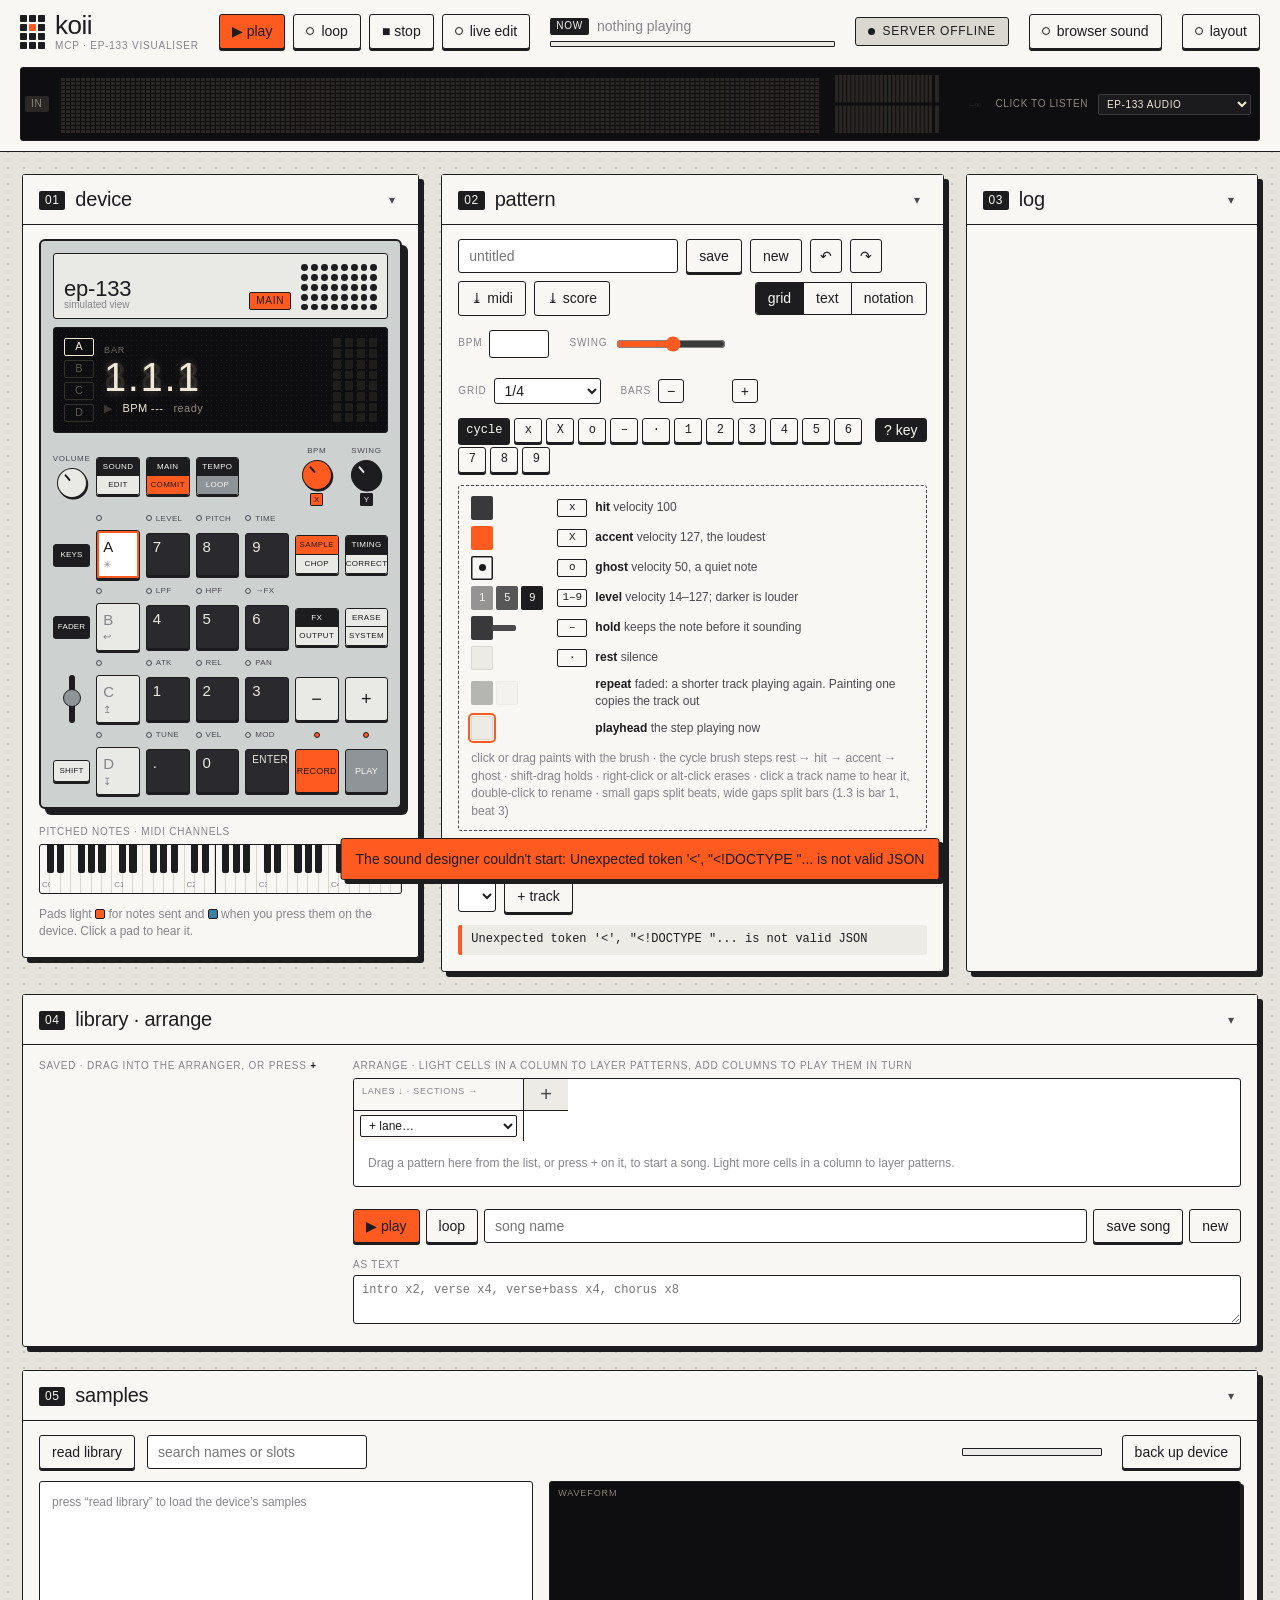
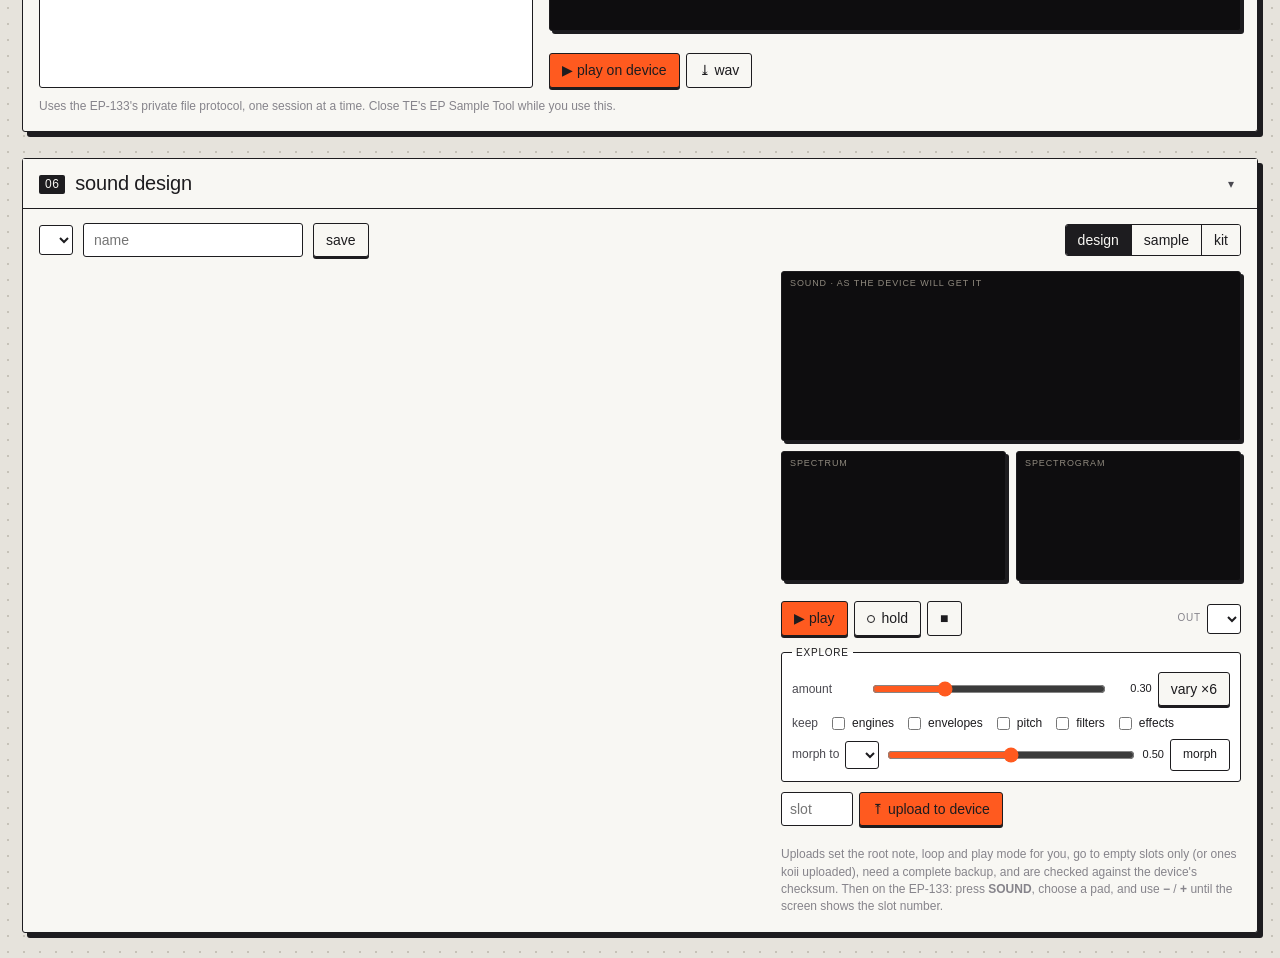
==== koii/static/index.html @ c4464607 "Arrange songs on a grid, with layering The arranger is now a grid: rows are lanes, one per pattern, " ====
<!doctype html>
<html lang="en-GB">
<head>
  <meta charset="utf-8">
  <meta name="viewport" content="width=device-width, initial-scale=1">
  <title>koii visualiser</title>
  <link rel="icon" href="data:image/svg+xml,%3Csvg xmlns='http://www.w3.org/2000/svg' viewBox='0 0 15 19'%3E%3Cg fill='%231d1c1f'%3E%3Crect x='0' y='0' width='4' height='4'/%3E%3Crect x='5' y='0' width='4' height='4'/%3E%3Crect x='10' y='0' width='4' height='4'/%3E%3Crect x='0' y='5' width='4' height='4'/%3E%3Crect x='10' y='5' width='4' height='4'/%3E%3Crect x='0' y='10' width='4' height='4'/%3E%3Crect x='5' y='10' width='4' height='4'/%3E%3Crect x='10' y='10' width='4' height='4'/%3E%3Crect x='0' y='15' width='4' height='4'/%3E%3Crect x='5' y='15' width='4' height='4'/%3E%3Crect x='10' y='15' width='4' height='4'/%3E%3C/g%3E%3Crect x='5' y='5' width='4' height='4' fill='%23ff5a1f'/%3E%3C/svg%3E">
  <link rel="stylesheet" href="style.css">
</head>
<body>
  <header class="topbar">
    <div class="logo" aria-label="koii visualiser">
      <span class="logo-glyph" aria-hidden="true">
        <i></i><i></i><i></i><i></i><i class="on"></i><i></i><i></i><i></i><i></i><i></i><i></i><i></i>
      </span>
      <span class="logo-words">
        <span class="logo-name">koii</span>
        <span class="logo-sub">mcp · ep-133 visualiser</span>
      </span>
    </div>

    <div class="transport">
      <button id="play-btn" class="btn primary" type="button" title="Play the editor pattern (Space)">▶ play</button>
      <button id="loop-btn" class="btn toggle" type="button" aria-pressed="false" title="Loop until stopped (L)"><span class="led"></span>loop</button>
      <button id="stop-btn" class="btn" type="button" title="Stop (Esc)">■ stop</button>
      <label class="btn toggle switch" title="While the editor pattern loops, each edit switches in at the end of the current pass">
        <input type="checkbox" id="live-toggle"><span class="led"></span>live edit
      </label>
    </div>

    <div class="now-playing" id="now-playing">
      <span class="np-tag">now</span>
      <span class="np-label" id="np-label">nothing playing</span>
      <div class="np-bar"><div class="np-fill" id="np-fill"></div></div>
    </div>

    <div class="connection">
      <button id="connection-btn" class="pill" type="button" aria-haspopup="menu" aria-expanded="false">
        <span class="dot"></span><span id="connection-label">connecting…</span>
      </button>
      <div id="connection-menu" class="menu" role="menu" hidden></div>
    </div>
    <button id="sound-btn" class="btn toggle" type="button" title="Play sounds in this browser (simulator voices)"><span class="led"></span>browser sound</button>
    <button id="layout-btn" class="btn toggle" type="button" aria-pressed="false" title="Move, resize and hide the modules"><span class="led"></span>layout</button>
    <div class="live-strip">
      <button id="strip-toggle" class="strip-toggle" type="button" aria-pressed="false" title="What the EP-133 is playing, live. Click to start or stop listening (nothing is played back)">
        <span class="strip-tag">in</span>
        <canvas id="strip-canvas" aria-hidden="true"></canvas>
        <span id="strip-status" class="strip-status">not listening</span>
      </button>
      <select id="strip-source" class="strip-source" aria-label="Listen to">
        <option value="device">EP-133 audio</option>
        <option value="simulator">browser simulator</option>
      </select>
    </div>
    <div id="layout-bar" class="layout-bar" hidden>
      <span class="layout-bar-title">editing the layout</span>
      <span class="layout-bar-help">drag a header to move it · drag the corner to resize (double-click it to fit) · drag the dotted line to split · <b>▾</b> collapses</span>
      <span class="layout-hidden" data-layout="hidden" hidden></span>
      <button class="btn ghost small" type="button" data-layout="reset" title="Back to the default layout">reset</button>
      <button class="btn small" type="button" data-layout="done">done</button>
    </div>
  </header>

  <main class="layout">
    <section class="module device-panel" data-module="device" data-span="4" aria-label="Device">
      <h2 class="module-head"><span class="module-index">01</span>device</h2>
      <div class="module-parts" data-regions="device">
        <div data-region="device" data-region-label="device"><div id="device"></div></div>
        <div class="keys-wrap" data-region="keys" data-region-label="keyboard">
          <div class="caption">pitched notes · midi channels</div>
          <div id="keys"></div>
        </div>
        <p class="hint" data-region="hint" data-region-label="hint">Pads light <b class="swatch play"></b> for notes sent and <b class="swatch press"></b> when you press them on the device. Click a pad to hear it.</p>
      </div>
    </section>

    <section class="module editor-panel" data-module="pattern" data-span="5" aria-label="Pattern editor">
      <h2 class="module-head"><span class="module-index">02</span>pattern</h2>
      <div class="editor-head">
        <input id="pattern-name" class="name-input" placeholder="untitled" spellcheck="false" aria-label="Pattern name">
        <button id="save-btn" class="btn" type="button" title="Save to the library">save</button>
        <button id="new-btn" class="btn ghost" type="button" title="Start a new pattern">new</button>
        <button id="undo-btn" class="btn ghost icon-btn" type="button" title="Undo (⌘Z)">↶</button>
        <button id="redo-btn" class="btn ghost icon-btn" type="button" title="Redo (⇧⌘Z)">↷</button>
        <a id="midi-link" class="btn ghost" title="Download as a MIDI file" download>⤓ midi</a>
        <a id="musicxml-link" class="btn ghost" title="Download sheet music (MusicXML: MuseScore, Dorico, Sibelius…)" download>⤓ score</a>
        <div class="tabs" role="tablist">
          <button class="tab active" type="button" role="tab" data-tab="grid">grid</button>
          <button class="tab" type="button" role="tab" data-tab="text">text</button>
          <button class="tab" type="button" role="tab" data-tab="notation">notation</button>
        </div>
      </div>

      <div class="settings">
        <label><span class="setting-name">bpm</span> <input id="bpm" type="number" min="20" max="300" step="1"></label>
        <label><span class="setting-name">swing</span> <input id="swing" type="range" min="50" max="75" step="1"> <span id="swing-value" class="num"></span></label>
        <label><span class="setting-name">grid</span>
          <select id="grid-select">
            <option value="1/4">1/4</option><option value="1/8">1/8</option><option value="1/16">1/16</option>
            <option value="1/32">1/32</option><option value="1/8t">1/8 triplets</option><option value="1/16t">1/16 triplets</option>
          </select>
        </label>
        <span class="bars"><span class="setting-name">bars</span>
          <button id="bar-minus" class="btn ghost small" type="button" title="Remove the last bar">−</button>
          <span id="bar-count" class="num"></span>
          <button id="bar-plus" class="btn ghost small" type="button" title="Add a bar (copies the last one)">+</button>
        </span>
      </div>

      <div id="tab-grid" class="tab-body" data-regions="pattern">
        <div class="brush-row" data-region="brushes" data-region-label="brushes">
          <div class="brushes" id="brushes" role="toolbar" aria-label="Brush"></div>
          <button id="key-btn" class="btn ghost small key-btn" type="button" aria-pressed="false" aria-controls="grid-key" title="What the symbols and colours mean">? key</button>
        </div>
        <div data-region="key" data-region-label="key"><div id="grid-key" class="grid-key" hidden></div></div>
        <div data-region="grid" data-region-label="grid"><div id="grid" class="grid-wrap"></div></div>
        <div class="add-track" data-region="add" data-region-label="add track">
          <select id="add-track-select" aria-label="Sound to add"></select>
          <button id="add-track-btn" class="btn" type="button">+ track</button>
        </div>
      </div>
      <div id="tab-text" class="tab-body" hidden>
        <textarea id="text" spellcheck="false" aria-label="Pattern notation"></textarea>
        <p class="hint">One character per step: <b>x</b> hit · <b>X</b> accent · <b>o</b> ghost · <b>1–9</b> levels · <b>.</b> rest · <b>-</b> hold. Spaces and <b>|</b> are ignored.</p>
      </div>
      <div id="tab-notation" class="tab-body" hidden>
        <div id="notation" class="notation"></div>
        <div id="notation-legend" class="legend"></div>
      </div>

      <div id="issues" class="issues" aria-live="polite"></div>
    </section>

    <section class="module" data-module="log" data-span="3" data-fill aria-label="Activity log">
      <h2 class="module-head"><span class="module-index">03</span>log</h2>
      <div id="activity" class="activity" data-grow></div>
    </section>

    <section class="module" data-module="library" data-span="12" aria-label="Library and arranger">
      <h2 class="module-head"><span class="module-index">04</span>library · arrange</h2>
      <div class="library-body" data-regions="library" data-split="library">
        <div class="library-saved" data-region="saved" data-region-label="saved">
          <div class="caption">saved · drag into the arranger, or press <b>+</b></div>
          <div id="library" class="library"></div>
        </div>
        <div class="arrange" data-region="arrange" data-region-label="arrange">
          <div class="caption">arrange · light cells in a column to layer patterns, add columns to play them in turn</div>
          <div id="arranger" class="arranger"></div>
          <div id="arrangement-issues" class="issues small"></div>
          <div class="row arrange-controls">
            <button id="arr-play" class="btn primary" type="button">▶ play</button>
            <button id="arr-loop" class="btn" type="button">loop</button>
            <input id="song-name" class="name-input small" placeholder="song name" spellcheck="false" aria-label="Song name">
            <button id="song-save" class="btn" type="button">save song</button>
            <button id="arr-clear" class="btn ghost" type="button" title="Start a new song">new</button>
          </div>
          <label class="arrangement-label"><span class="caption">as text</span>
            <textarea id="arrangement" class="arrangement" placeholder="intro x2, verse x4, verse+bass x4, chorus x8" spellcheck="false" aria-label="Arrangement as text"></textarea>
          </label>
        </div>
      </div>
    </section>
    <section class="module samples-panel" data-module="samples" data-span="12" aria-label="Samples">
      <h2 class="module-head"><span class="module-index">05</span>samples</h2>
      <div class="samples-head">
        <button id="samples-load" class="btn" type="button" title="Read the sample library from the device">read library</button>
        <input id="samples-search" class="name-input small" placeholder="search names or slots" spellcheck="false" aria-label="Search samples">
        <span id="samples-summary" class="num samples-summary"></span>
        <span class="memory">
          <span class="memory-bar"><span id="memory-fill" class="memory-fill"></span></span>
          <span id="memory-label" class="num memory-label"></span>
        </span>
        <button id="backup-btn" class="btn" type="button" title="Copy every sample and project to ~/.koii/backups (read-only on the device)">back up device</button>
        <button id="backup-cancel" class="btn ghost" type="button" hidden>cancel</button>
      </div>
      <div id="backup-progress" class="backup-progress" hidden>
        <div class="np-bar"><div id="backup-fill" class="np-fill"></div></div>
        <span id="backup-text" class="backup-text"></span>
      </div>
      <div class="samples-body" data-split="samples">
        <div id="sample-list" class="sample-list"></div>
        <div class="sample-detail">
          <figure class="screen-panel"><figcaption id="sample-title">waveform</figcaption><canvas id="sample-wave"></canvas></figure>
          <dl id="sample-meta" class="sample-facts"></dl>
          <div class="row">
            <button id="sample-play" class="btn primary" type="button">▶ play on device</button>
            <a id="sample-download" class="btn ghost" title="Download as WAV">⤓ wav</a>
          </div>
        </div>
      </div>
      <p class="hint">Uses the EP-133's private file protocol, one session at a time. Close TE's EP Sample Tool while you use this.</p>
    </section>

    <section class="module designer-panel" data-module="design" data-span="12" aria-label="Sound design">
      <h2 class="module-head"><span class="module-index">06</span>sound design</h2>
      <div class="designer-head">
        <select id="designer-start" class="designer-start" aria-label="Start from a preset or a saved design"></select>
        <input id="designer-name" class="name-input small" maxlength="40" placeholder="name" spellcheck="false" aria-label="Design name">
        <button id="designer-save" class="btn" type="button" title="Keep this design in the library (~/.koii/designs.json)">save</button>
        <button id="designer-delete" class="btn ghost" type="button" title="Remove this design from the library" hidden>delete</button>
        <span id="designer-status" class="designer-status num"></span>
        <div class="tabs" role="tablist">
          <button class="tab active" type="button" role="tab" data-designer-tab="design">design</button>
          <button class="tab" type="button" role="tab" data-designer-tab="sample">sample</button>
          <button class="tab" type="button" role="tab" data-designer-tab="kit">kit</button>
        </div>
      </div>

      <div id="designer-page-design" class="designer-page">
        <div class="designer-body" data-split="design">
          <div id="designer-controls" class="design-controls"></div>
          <div class="designer-output" data-regions="design-output">
            <figure class="screen-panel" data-region="wave" data-region-label="waveform"><figcaption>sound · as the device will get it</figcaption><canvas id="designer-wave"></canvas></figure>
            <div class="designer-screens" data-region="screens" data-region-label="spectrum and spectrogram" data-regions="design-screens" data-regions-wide>
              <figure class="screen-panel" data-region="spectrum" data-region-label="spectrum"><figcaption>spectrum</figcaption><canvas id="designer-spectrum"></canvas></figure>
              <figure class="screen-panel" data-region="spectrogram" data-region-label="spectrogram"><figcaption>spectrogram</figcaption><canvas id="designer-spectrogram"></canvas></figure>
            </div>
            <div class="designer-analysis" data-region="analysis" data-region-label="analysis">
              <dl id="designer-facts" class="sample-facts designer-facts"></dl>
              <ul id="designer-notes" class="designer-notes"></ul>
              <p id="designer-similar" class="designer-similar"></p>
            </div>
            <div class="row" data-region="play" data-region-label="play">
              <button id="designer-play" class="btn primary" type="button" title="Play (space)">▶ play</button>
              <button id="designer-hold" class="btn toggle" type="button" aria-pressed="false" title="Hold: sustain on the loop, like a held pad in key mode"><span class="led"></span>hold</button>
              <button id="designer-stop" class="btn ghost" type="button">■</button>
              <label class="designer-output-choice"><span class="setting-name">out</span>
                <select id="designer-output" aria-label="Play through"></select>
              </label>
            </div>

            <fieldset class="param-group designer-explore" data-region="explore" data-region-label="explore">
              <legend>explore</legend>
              <div class="row">
                <label class="param explore-amount"><span class="param-name">amount</span>
                  <input id="vary-amount" type="range" min="0" max="100" value="30"><span id="vary-amount-value" class="param-value num">0.30</span></label>
                <button id="vary-btn" class="btn" type="button" title="Six variations of this sound">vary ×6</button>
              </div>
              <div id="vary-locks" class="vary-locks" aria-label="Keep these fixed"></div>
              <div id="vary-results" class="vary-results"></div>
              <div class="row morph-row">
                <span class="param-name">morph to</span>
                <select id="morph-target" aria-label="Morph towards"></select>
                <input id="morph-amount" type="range" min="0" max="100" value="50" aria-label="Morph amount">
                <span id="morph-value" class="param-value num">0.50</span>
                <button id="morph-btn" class="btn ghost" type="button">morph</button>
              </div>
            </fieldset>

            <div class="row" data-region="upload" data-region-label="upload">
              <input id="designer-slot" class="slot-input num" type="number" min="1" max="999" placeholder="slot" title="Leave empty for the next free slot from 600" aria-label="Slot">
              <button id="designer-upload" class="btn primary" type="button">⤒ upload to device</button>
            </div>
            <p class="hint" data-region="upload-hint" data-region-label="upload hint">Uploads set the root note, loop and play mode for you, go to empty slots only (or ones koii uploaded), need a complete backup, and are checked against the device's checksum. Then on the EP-133: press <b>SOUND</b>, choose a pad, and use <b>−</b> / <b>+</b> until the screen shows the slot number.</p>
          </div>
        </div>
      </div>

      <div id="designer-page-sample" class="designer-page" hidden>
        <div class="row sample-actions">
          <button id="sampler-record" class="btn toggle" type="button" aria-pressed="false" title="Record the EP-133's audio (USB input)"><span class="led rec"></span>record</button>
          <label class="btn ghost file-btn" title="Load a WAV, AIFF, MP3… (converted to 46,875 Hz)">load file<input id="sampler-file" type="file" accept="audio/*"></label>
          <span class="divider"></span>
          <span class="param-name">bounce</span>
          <select id="bounce-what" aria-label="Pattern or song to bounce"></select>
          <button id="bounce-btn" class="btn" type="button" title="Play it on the EP-133 once and record the result as a tempo-synced loop">● bounce</button>
          <span id="sampler-status" class="designer-status num"></span>
        </div>
        <div class="sampler-body" data-split="sampler">
          <div id="sampler-sources" class="sample-list sampler-sources"></div>
          <div class="sampler-editor">
            <figure class="screen-panel"><figcaption id="sampler-title">drag across the wave to select</figcaption><canvas id="sampler-wave"></canvas></figure>
            <div class="row">
              <button id="sampler-play" class="btn primary" type="button">▶ play</button>
              <button class="btn small" type="button" data-edit="trim" title="Keep only the selection">trim to selection</button>
              <button class="btn small" type="button" data-edit="trim_silence">trim silence</button>
              <button class="btn small" type="button" data-edit="fade">fades</button>
              <button class="btn small" type="button" data-edit="reverse">reverse</button>
              <button class="btn small" type="button" data-edit="normalise">normalise</button>
              <button class="btn small" type="button" data-edit="mono">mono</button>
              <label class="inline-number"><input id="edit-semitones" class="slot-input num" type="number" min="-36" max="36" step="1" value="12"><button class="btn small" type="button" data-edit="pitch">pitch st</button></label>
              <label class="inline-number"><input id="edit-stretch" class="slot-input num" type="number" min="0.25" max="4" step="0.05" value="2"><button class="btn small" type="button" data-edit="stretch">stretch ×</button></label>
            </div>
            <div id="sampler-edits" class="sampler-edits"></div>
            <div class="row">
              <button id="sampler-keep" class="btn" type="button" title="Save the edited sound as a new source">keep edit</button>
              <button id="sampler-design" class="btn" type="button" title="Open in the designer as a sample layer: granulate, filter, layer it">design with it</button>
              <button id="sampler-upload" class="btn primary" type="button">⤒ upload as is</button>
              <button id="sampler-delete" class="btn ghost" type="button">delete</button>
            </div>
            <fieldset class="param-group">
              <legend>chop</legend>
              <div class="row">
                <select id="chop-mode" aria-label="How to chop"><option value="onsets">at hits</option><option value="even">equal slices</option></select>
                <label class="param explore-amount" id="chop-sensitivity-row"><span class="param-name">sensitivity</span><input id="chop-sensitivity" type="range" min="0" max="100" value="50"></label>
                <input id="chop-count" class="slot-input num" type="number" min="1" max="48" value="8" hidden aria-label="Slices">
                <button id="chop-btn" class="btn" type="button">chop</button>
                <button id="slices-upload" class="btn primary" type="button" hidden>⤒ upload slices</button>
              </div>
              <p id="chop-summary" class="hint"></p>
            </fieldset>
          </div>
        </div>
        <p class="hint">Recording uses the EP-133's USB audio input (the browser asks once). Sources live in ~/.koii/sources; edits never change the original. Device sounds can be sampled too: in a sample layer, type a slot number.</p>
      </div>

      <div id="designer-page-kit" class="designer-page" hidden>
        <div class="row">
          <div id="kit-styles" class="brushes kit-styles" role="toolbar" aria-label="Kit style"></div>
          <button id="kit-upload" class="btn primary" type="button">⤒ upload kit</button>
        </div>
        <div id="kit-progress" class="backup-progress" hidden>
          <div class="np-bar"><div id="kit-fill" class="np-fill"></div></div>
          <span id="kit-text" class="backup-text"></span>
        </div>
        <div id="kit-pads" class="kit-pads"></div>
        <p class="hint">Twelve sounds for group A, in pad order. Click a pad to hear it, double-click to open it in the designer. Uploading uses twelve empty slots in a row; then assign each pad on the device (press <b>SOUND</b>, hold the pad, − / + to the slot).</p>
      </div>
    </section>
  </main>

  <div id="toast" class="toast" role="status" hidden></div>
  <script type="module" src="app.js"></script>
</body>
</html>
---- koii/static/style.css ----
/*
 * koii visualiser: flat, technical-drawing objects on a warm dot grid.
 * Ink outlines, hard offset shadows, one signal colour, squared numerals for
 * anything you count, light lowercase type for everything else.
 */

:root {
  --ground: #e6e3dc;
  --ground-dot: #c6c2b8;
  --paper: #f8f7f3;
  --paper-2: #ecebe5;
  --paper-3: #d9d7cf;
  --ink: #1d1c1f;
  --ink-2: #4a4950;
  --muted: #86848b;
  --signal: #ff5a1f;
  --signal-soft: #ffd8c7;
  --press: #3d7fa3;
  --warn: #efb02e;
  --good: #3fa96b;

  --body: #cdd1d0;
  --plate: #e9eae5;
  --pad: #2a292d;
  --pad-text: #ebe8de;
  --key-grey: #8e9497;
  --screen: #0e0d0f;
  --screen-text: #f0e9d8;
  --meter-a: #ff5a1f;
  --meter-b: #ff4f8b;
  --meter-c: #4ba6e0;
  --meter-d: #ece8dc;

  --num: "DIN Alternate", Bahnschrift, "D-DIN", "Barlow Semi Condensed", "Arial Narrow", sans-serif;
  --text: "Helvetica Neue", Helvetica, Arial, sans-serif;
  --mono: ui-monospace, "SF Mono", Menlo, Consolas, monospace;
  --line: 1.5px;
  --shadow: 5px 5px 0 var(--ink);
  color-scheme: light;
}

* { box-sizing: border-box; }
html, body { margin: 0; min-height: 100%; }
body {
  background-color: var(--ground);
  background-image: radial-gradient(var(--ground-dot) 1px, transparent 1.4px);
  background-size: 16px 16px;
  color: var(--ink);
  font: 400 14px/1.45 var(--text);
}
button, input, select, textarea { font: inherit; color: inherit; }
[hidden] { display: none !important; }
.num { font-family: var(--num); }

/* -- top bar ---------------------------------------------------------------- */

.topbar {
  display: flex; align-items: center; gap: 20px; flex-wrap: wrap;
  padding: 12px 20px;
  background: var(--paper);
  border-bottom: var(--line) solid var(--ink);
  position: sticky; top: 0; z-index: 10;
}
.logo { display: flex; align-items: center; gap: 10px; }
.logo-glyph { display: grid; grid-template-columns: repeat(3, 7px); gap: 2px; }
.logo-glyph i { width: 7px; height: 7px; background: var(--ink); border-radius: 1px; }
.logo-glyph i.on { background: var(--signal); }
.logo-words { display: flex; flex-direction: column; line-height: 1; }
.logo-name { font-weight: 300; font-size: 26px; letter-spacing: -0.02em; }
.logo-sub { font-family: var(--num); font-size: 10px; letter-spacing: 0.08em; text-transform: uppercase; color: var(--muted); margin-top: 3px; }

.transport { display: flex; gap: 8px; align-items: center; }
.now-playing { flex: 1; min-width: 200px; display: grid; grid-template-columns: auto 1fr; gap: 4px 8px; align-items: center; }
.np-tag { font-family: var(--num); font-size: 10px; text-transform: uppercase; letter-spacing: 0.08em; background: var(--ink); color: var(--paper); padding: 1px 6px; border-radius: 2px; }
.np-label { color: var(--muted); white-space: nowrap; overflow: hidden; text-overflow: ellipsis; }
.np-label.playing { color: var(--ink); }
.np-bar {
  grid-column: 1 / -1; height: 6px; border: var(--line) solid var(--ink); border-radius: 1px; background: var(--paper-2); overflow: hidden;
}
.np-fill {
  height: 100%; width: 0;
  background: repeating-linear-gradient(90deg, var(--signal) 0 6px, transparent 6px 8px);
}

/* -- keys (buttons) ------------------------------------------------------------ */

.btn {
  display: inline-flex; align-items: center; gap: 7px;
  padding: 6px 12px;
  background: var(--paper);
  border: var(--line) solid var(--ink);
  border-radius: 3px;
  box-shadow: 0 2px 0 var(--ink);
  color: var(--ink);
  cursor: pointer; text-decoration: none; white-space: nowrap; user-select: none;
  font-weight: 500;
  transition: transform 0.04s, box-shadow 0.04s;
}
.btn:hover { background: #fff; }
.btn:active { transform: translateY(2px); box-shadow: 0 0 0 var(--ink); }
.btn:focus-visible, .tab:focus-visible, .pill:focus-visible, .brush:focus-visible, .ko-pad:focus-visible, .ko-group:focus-visible {
  outline: 2px solid var(--signal); outline-offset: 2px;
}
.btn.primary { background: var(--signal); }
.btn.primary:hover { background: #ff6c36; }
.btn.ghost { background: transparent; box-shadow: none; }
.btn.ghost:hover { background: var(--paper); }
.btn.small { padding: 1px 8px; }
.icon-btn { padding: 6px 9px; }
.led {
  width: 8px; height: 8px; border-radius: 50%;
  border: var(--line) solid var(--ink); background: transparent; flex: none;
}
.btn.toggle[aria-pressed="true"] .led, .btn.toggle.active .led, .switch:has(input:checked) .led {
  background: var(--signal); box-shadow: 0 0 6px var(--signal);
}
.switch input { position: absolute; opacity: 0; pointer-events: none; }
.switch { position: relative; }

.connection { position: relative; }
.pill {
  display: inline-flex; align-items: center; gap: 8px;
  padding: 5px 12px;
  border: var(--line) solid var(--ink); border-radius: 3px;
  background: var(--signal); color: var(--ink);
  font-family: var(--num); text-transform: uppercase; letter-spacing: 0.06em; font-size: 12px;
  cursor: pointer;
}
.pill .dot { width: 7px; height: 7px; border-radius: 50%; background: var(--ink); }
.pill.connected { background: var(--ink); color: var(--paper); }
.pill.connected .dot { background: var(--good); box-shadow: 0 0 6px var(--good); }
.pill.simulated { background: var(--press); color: var(--paper); }
.pill.simulated .dot { background: var(--paper); }
.pill.offline { background: var(--paper-3); }
.menu {
  position: absolute; right: 0; top: calc(100% + 8px); min-width: 240px;
  background: var(--paper); border: var(--line) solid var(--ink); border-radius: 3px; box-shadow: 4px 4px 0 var(--ink);
  padding: 6px; display: flex; flex-direction: column; gap: 2px;
}
.menu button { text-align: left; background: none; border: 0; padding: 8px 10px; border-radius: 2px; cursor: pointer; }
.menu button:hover { background: var(--paper-2); }
.menu .menu-note { color: var(--muted); font-size: 12px; padding: 6px 10px; }

/* -- modules ---------------------------------------------------------------- */

/* Modules sit on 12 columns of 4 px rows. layout.js gives each module as many rows as it
   is tall (--rows) and its width in columns (--span), so modules of different heights pack
   together instead of leaving gaps under the shorter ones. The row gap is each module's
   bottom margin, so it's part of what the rows measure. */
.layout {
  --gap: 22px;
  display: grid;
  grid-template-columns: repeat(12, minmax(0, 1fr));
  column-gap: var(--gap);
  padding: var(--gap) var(--gap) 0;
  align-items: start;
}
.layout > .module { grid-column: span var(--span, 12); margin-bottom: var(--gap); position: relative; }
/* Until layout.js has measured the modules, they simply stack. */
.layout.packed { grid-auto-rows: 4px; }
.layout.packed > .module { grid-row: span var(--rows, 1); }
@media (max-width: 800px) { .layout { --gap: 14px; padding: 12px 12px 0; } }
.module {
  background: var(--paper);
  border: var(--line) solid var(--ink);
  border-radius: 3px;
  box-shadow: var(--shadow);
  padding: 14px 16px 16px;
  min-width: 0;
}
.module-head {
  display: flex; align-items: baseline; gap: 10px; background: var(--paper);
  margin: -14px -16px 14px; padding: 10px 16px;
  border-bottom: var(--line) solid var(--ink);
  font-weight: 300; font-size: 20px; letter-spacing: -0.01em;
}
.module-index {
  font-family: var(--num); font-size: 12px; letter-spacing: 0.04em;
  background: var(--ink); color: var(--paper); padding: 1px 6px; border-radius: 2px;
  transform: translateY(-2px);
}
.hint { color: var(--muted); font-size: 12px; margin: 10px 0 0; }
.caption { font-family: var(--num); font-size: 10px; text-transform: uppercase; letter-spacing: 0.08em; color: var(--muted); margin-bottom: 4px; }
.row { display: flex; gap: 6px; flex-wrap: wrap; align-items: center; margin-top: 10px; }
.swatch { display: inline-block; width: 10px; height: 10px; border: 1px solid var(--ink); border-radius: 2px; vertical-align: -1px; }
.swatch.play { background: var(--signal); }
.swatch.press { background: var(--press); }

/* -- the device ----------------------------------------------------------------- */

.ko {
  background: var(--body);
  border: 2px solid var(--ink);
  border-radius: 6px;
  box-shadow: 6px 6px 0 var(--ink);
  padding: 12px;
  user-select: none;
}
.ko-plate {
  position: relative;
  display: grid; grid-template-columns: 1fr auto 76px; align-items: end; gap: 10px;
  background: var(--plate); border: var(--line) solid var(--ink); border-radius: 3px;
  padding: 10px 10px 8px;
  margin-bottom: 8px;
}
.ko-name { display: flex; flex-direction: column; line-height: 1.05; }
.ko-name-model { font-weight: 300; font-size: 22px; letter-spacing: -0.01em; }
.ko-name-note { font-size: 10px; color: var(--muted); }
.ko-mode-tag {
  font-family: var(--num); font-size: 10px; letter-spacing: 0.08em;
  background: var(--signal); border: var(--line) solid var(--ink); padding: 1px 6px; border-radius: 2px;
}
.ko-grille { display: grid; grid-template-columns: repeat(8, 1fr); gap: 3px; }
.ko-grille span { aspect-ratio: 1; border-radius: 50%; background: var(--ink); }

.ko-screen {
  display: grid; grid-template-columns: 30px 1fr auto; gap: 10px; align-items: stretch;
  background-color: var(--screen);
  background-image: radial-gradient(rgba(255, 255, 255, 0.07) 0.8px, transparent 1px);
  background-size: 5px 5px;
  border: var(--line) solid var(--ink); border-radius: 3px;
  padding: 10px;
  margin-bottom: 12px;
  color: var(--screen-text);
}
.ko-screen-groups { display: flex; flex-direction: column; gap: 4px; }
.ko-screen-group {
  flex: 1; display: flex; align-items: center; justify-content: center;
  font-family: var(--num); font-size: 11px; color: #5b5751;
  border: 1px solid #34312d; border-radius: 2px;
}
.ko-screen-group.selected { color: var(--screen-text); border-color: var(--screen-text); }
.ko-screen-group.blink { animation: group-blink 0.3s ease-out; }
.ko-screen-group.g-A.blink { --flash: var(--meter-a); }
.ko-screen-group.g-B.blink { --flash: var(--meter-b); }
.ko-screen-group.g-C.blink { --flash: var(--meter-c); }
.ko-screen-group.g-D.blink { --flash: var(--meter-d); }
@keyframes group-blink { from { background: var(--flash); color: var(--screen); } to { background: transparent; } }
.ko-screen-middle { display: flex; flex-direction: column; justify-content: center; min-width: 0; }
.ko-screen-label { font-family: var(--num); font-size: 9px; letter-spacing: 0.1em; color: #6d6860; }
.ko-counter { position: relative; font-family: var(--num); font-size: 40px; line-height: 1; letter-spacing: 0.04em; }
.ko-counter-ghost { position: absolute; inset: 0; color: #24211e; }
.ko-counter-value { position: relative; text-shadow: 0 0 10px rgba(240, 233, 216, 0.35); }
.ko-screen-status { display: flex; gap: 10px; align-items: baseline; margin-top: 4px; font-family: var(--num); font-size: 11px; letter-spacing: 0.04em; white-space: nowrap; }
.ko-play-icon { color: #3b3833; }
.ko-play-icon.on { color: var(--signal); text-shadow: 0 0 8px var(--signal); }
.ko-bpm { color: var(--screen-text); }
.ko-sub { color: #8f897e; overflow: hidden; text-overflow: ellipsis; }
.ko-meters { display: flex; gap: 4px; }
.ko-meter { display: flex; flex-direction: column; gap: 2px; width: 8px; }
.ko-meter span { flex: 1; min-height: 5px; background: #201e1c; border-radius: 1px; }
.ko-meter.g-A span.on { background: var(--meter-a); }
.ko-meter.g-B span.on { background: var(--meter-b); }
.ko-meter.g-C span.on { background: var(--meter-c); }
.ko-meter.g-D span.on { background: var(--meter-d); }

.ko-face {
  display: grid;
  grid-template-columns: minmax(0, 0.85fr) repeat(6, minmax(0, 1fr));
  grid-template-rows: auto 16px auto 16px auto 16px auto 16px auto;
  gap: 4px 6px;
  align-items: center;
}
.ko-knob-wrap { display: flex; flex-direction: column; align-items: center; gap: 3px; }
.ko-caption { font-family: var(--num); font-size: 8px; letter-spacing: 0.08em; color: var(--ink-2); }
.ko-knob {
  --turn: -40deg;
  width: 30px; aspect-ratio: 1; border-radius: 50%;
  border: var(--line) solid var(--ink); position: relative;
  transform: rotate(var(--turn)); transition: transform 0.12s ease-out;
  box-shadow: 0 2px 0 var(--ink);
}
.ko-knob::after { content: ""; position: absolute; left: 50%; top: 3px; width: 2px; height: 8px; margin-left: -1px; border-radius: 1px; background: currentColor; }
.ko-knob.volume { background: var(--plate); color: var(--ink); }
.ko-knob.x { background: var(--signal); color: var(--ink); }
.ko-knob.y { background: var(--ink); color: var(--plate); }
.ko-knob-tag { font-family: var(--num); font-size: 8px; padding: 0 3px; border: 1px solid var(--ink); border-radius: 1px; background: var(--ink); color: var(--paper); }
.ko-knob-tag.orange { background: var(--signal); color: var(--ink); }

.ko-split {
  display: flex; flex-direction: column;
  border: var(--line) solid var(--ink); border-radius: 3px; overflow: hidden;
  box-shadow: 0 2px 0 var(--ink);
  font-family: var(--num); font-size: 8px; letter-spacing: 0.04em; text-align: center;
}
.ko-split-top { background: var(--ink); color: var(--paper); padding: 3px 0; }
.ko-split-bottom { background: var(--plate); color: var(--ink); padding: 3px 0; border-top: var(--line) solid var(--ink); }
.ko-split.orange .ko-split-bottom { background: var(--signal); }
.ko-split.grey .ko-split-bottom { background: var(--key-grey); color: var(--paper); }
.ko-split.sample .ko-split-top { background: var(--signal); color: var(--ink); }
.ko-split.light .ko-split-top { background: var(--plate); color: var(--ink); }

.ko-label { display: flex; align-items: center; gap: 4px; font-family: var(--num); font-size: 8px; letter-spacing: 0.04em; color: var(--ink-2); white-space: nowrap; overflow: hidden; }
.ko-led { width: 6px; height: 6px; border-radius: 50%; border: 1px solid var(--ink-2); flex: none; }
.ko-led.on { background: var(--signal); border-color: var(--ink); }
.ko-led.blink { animation: led-blink 0.3s ease-out; }
@keyframes led-blink { from { background: var(--signal); box-shadow: 0 0 6px var(--signal); } to { background: transparent; } }
.ko-led-pair { justify-content: space-around; }

.ko-group, .ko-pad, .ko-wide, .ko-flat {
  border: var(--line) solid var(--ink); border-radius: 3px;
  box-shadow: 0 2px 0 var(--ink);
  font-family: var(--num); letter-spacing: 0.02em;
  transition: background 0.06s, transform 0.04s, box-shadow 0.04s;
}
.ko-group, .ko-pad { aspect-ratio: 1; padding: 5px 6px; display: flex; flex-direction: column; justify-content: space-between; align-items: flex-start; cursor: pointer; }
.ko-group:active, .ko-pad:active, .ko-wide:active { transform: translateY(2px); box-shadow: 0 0 0 var(--ink); }
.ko-group { background: var(--plate); color: var(--ink); }
.ko-group-letter { font-size: 15px; color: var(--muted); }
.ko-group-icon { font-size: 10px; color: var(--muted); }
.ko-group.active { background: #fff; box-shadow: 0 2px 0 var(--ink), inset 0 0 0 2px var(--signal); }
.ko-group.active .ko-group-letter { color: var(--ink); }
.ko-pad { --level: 0; background: var(--pad); color: var(--pad-text); }
.ko-pad-key { font-size: 15px; line-height: 1; }
.ko-pad-key.enter { font-size: 10px; letter-spacing: 0.04em; }
.ko-pad-alias { font-family: var(--text); font-size: 9px; color: #9d9a92; max-width: 100%; overflow: hidden; text-overflow: ellipsis; white-space: nowrap; }
.ko-pad.lit { background: color-mix(in srgb, var(--signal) calc(var(--level) * 100%), var(--pad)); color: var(--ink); }
.ko-pad.lit .ko-pad-alias { color: var(--ink); }
.ko-pad.pressed { background: var(--press); color: var(--paper); }
.ko-pad.pressed .ko-pad-alias { color: var(--paper); }
.ko-flat { background: var(--ink); color: var(--paper); font-size: 8px; text-align: center; padding: 4px 0; }
.ko-flat.light { background: var(--plate); color: var(--ink); }
.ko-fader { position: relative; justify-self: center; width: 6px; height: 100%; min-height: 40px; background: var(--ink); border-radius: 3px; }
.ko-fader-cap { position: absolute; left: 50%; top: 30%; width: 18px; height: 18px; margin-left: -9px; border-radius: 50%; background: var(--key-grey); border: var(--line) solid var(--ink); }
.ko-wide { aspect-ratio: 1; display: flex; align-items: center; justify-content: center; font-size: 9px; background: var(--plate); color: var(--ink); cursor: pointer; }
.ko-wide.orange { background: var(--signal); }
.ko-wide.grey { background: var(--key-grey); color: var(--paper); }
.ko-wide.grey.on { background: var(--paper); color: var(--ink); box-shadow: 0 2px 0 var(--ink), inset 0 0 0 3px var(--signal); }
.ko-wide.light { font-size: 18px; }
.ko-record { cursor: default; }
div.ko-wide, div.ko-split, .ko-flat { cursor: default; }

.keys-wrap { margin-top: 4px; }
.keys { position: relative; height: 50px; border: var(--line) solid var(--ink); border-radius: 3px; overflow: hidden; background: var(--ink); }
.key { position: absolute; top: 0; }
.key.white { height: 100%; background: var(--paper); border-right: 1px solid var(--paper-3); }
.key.black { height: 58%; background: var(--ink); z-index: 1; border-radius: 0 0 2px 2px; }
.key.on.white { background: var(--signal); }
.key.on.black { background: var(--signal); }
.key-label { position: absolute; bottom: 2px; left: 2px; font-family: var(--num); font-size: 8px; color: var(--muted); }

/* -- editor ------------------------------------------------------------------ */

.editor-head { display: flex; gap: 8px; align-items: center; flex-wrap: wrap; }
.name-input {
  background: #fff; border: var(--line) solid var(--ink); border-radius: 3px;
  padding: 6px 10px; min-width: 150px; flex: 0 1 220px;
}
.name-input:focus { outline: 2px solid var(--signal); outline-offset: 1px; }
.name-input.small { min-width: 100px; flex: 1 1 110px; }
.tabs { margin-left: auto; display: flex; border: var(--line) solid var(--ink); border-radius: 3px; overflow: hidden; }
.tab { border: 0; background: var(--paper); padding: 5px 12px; cursor: pointer; }
.tab + .tab { border-left: var(--line) solid var(--ink); }
.tab.active { background: var(--ink); color: var(--paper); }
.settings { display: flex; gap: 20px; align-items: center; flex-wrap: wrap; margin: 14px 0; }
.settings label, .settings .bars { display: inline-flex; gap: 7px; align-items: center; }
.setting-name { font-family: var(--num); font-size: 10px; text-transform: uppercase; letter-spacing: 0.08em; color: var(--muted); }
.settings input[type="number"] { width: 60px; background: #fff; border: var(--line) solid var(--ink); border-radius: 3px; padding: 3px 6px; font-family: var(--num); }
.settings input[type="range"] { accent-color: var(--signal); width: 110px; }
.settings select { background: #fff; border: var(--line) solid var(--ink); border-radius: 3px; padding: 3px 6px; }
#swing-value, #bar-count { min-width: 2.4em; }

.brushes { display: flex; gap: 4px; flex-wrap: wrap; }
.brush {
  min-width: 28px; padding: 3px 7px;
  border: var(--line) solid var(--ink); border-radius: 3px; background: var(--paper);
  box-shadow: 0 2px 0 var(--ink); cursor: pointer; font-family: var(--mono); font-size: 12px;
}
.brush.active { background: var(--ink); color: var(--paper); }

.grid-wrap { overflow-x: auto; padding: 2px 2px 8px; }
.grid { --steps: 16; display: flex; flex-direction: column; gap: 4px; min-width: max-content; }
.grid-row { display: grid; grid-template-columns: 150px auto; gap: 10px; align-items: center; }
.cells { display: grid; grid-template-columns: repeat(var(--steps), 24px); gap: 3px; }
.track-head { display: flex; align-items: center; gap: 6px; min-width: 0; }
.track-name { background: none; border: 0; padding: 0; cursor: pointer; font-weight: 600; text-align: left; max-width: 70px; overflow: hidden; text-overflow: ellipsis; }
.track-name:hover { color: var(--signal); }
.track-target { color: var(--muted); font-size: 10px; font-family: var(--num); letter-spacing: 0.03em; white-space: nowrap; }
.track-tools { margin-left: auto; display: none; gap: 2px; }
.grid-row:hover .track-tools { display: inline-flex; }
.icon { background: none; border: 0; color: var(--muted); cursor: pointer; padding: 0 3px; font-size: 13px; }
.icon:hover { color: var(--ink); }
.cell {
  height: 24px; border-radius: 2px; position: relative;
  background: var(--paper-2); box-shadow: inset 0 0 0 1px var(--paper-3);
  cursor: pointer; font-family: var(--num); font-size: 11px;
  display: flex; align-items: center; justify-content: center;
}
.cell.beat-start { margin-left: 4px; }
.cell.bar-start { margin-left: 12px; }
.cell.bar-start:first-child, .cell.beat-start:first-child { margin-left: 0; }
.grid-header .cell { background: none; box-shadow: none; height: 16px; color: var(--muted); cursor: default; justify-content: flex-start; font-size: 10px; }
.cell.hit { --v: 0.8; background: color-mix(in srgb, var(--ink) calc(35% + var(--v) * 65%), var(--paper-2)); box-shadow: none; color: var(--paper); }
.cell.accent { background: var(--signal); color: var(--ink); }
.cell.ghost { background: var(--paper); box-shadow: inset 0 0 0 1.5px var(--ink); }
.cell.ghost::after { content: ""; width: 7px; height: 7px; border-radius: 50%; background: var(--ink); }
.cell.hold { background: transparent; box-shadow: none; }
.cell.hold::before { content: ""; position: absolute; left: -4px; right: 2px; top: 9px; bottom: 9px; background: var(--ink-2); border-radius: 0 2px 2px 0; }
.cell.repeat { opacity: 0.35; }
.cell.playhead { outline: 2px solid var(--signal); outline-offset: 1px; z-index: 1; }
.grid-header .cell.playhead { outline: none; color: var(--signal); }
.notes-row { grid-template-columns: 150px 1fr; }
.notes-label { color: var(--muted); font-family: var(--num); font-size: 10px; text-transform: uppercase; letter-spacing: 0.06em; justify-content: flex-end; padding-right: 6px; }
.notes-input { background: #fff; border: var(--line) dashed var(--ink-2); border-radius: 3px; padding: 4px 8px; font-family: var(--mono); font-size: 12px; }
.add-track { display: flex; gap: 8px; align-items: center; margin-top: 14px; flex-wrap: wrap; }
.add-track select { background: #fff; border: var(--line) solid var(--ink); border-radius: 3px; padding: 6px 8px; max-width: 220px; }
.add-track .hint { margin: 0; }
.empty { color: var(--muted); }

#text {
  width: 100%; min-height: 340px; resize: vertical;
  border: var(--line) solid var(--ink); border-radius: 3px;
  padding: 10px 14px; font-family: var(--mono); font-size: 13px; line-height: 22px; tab-size: 4;
  background-color: #fff;
  background-image: repeating-linear-gradient(transparent 0 21px, var(--paper-2) 21px 22px);
  background-position: 0 10px;
  background-attachment: local;
}
#text:focus { outline: 2px solid var(--signal); outline-offset: 1px; }

.notation { background: #fff; border: var(--line) solid var(--ink); border-radius: 3px; padding: 8px; overflow-x: auto; }
.score { width: 100%; min-width: 640px; display: block; }
.score .staff-line, .score .ledger { stroke: var(--ink); stroke-width: 1; }
.score .bar-line { stroke: var(--ink); stroke-width: 1.2; }
.score .bar-line.final { stroke-width: 3.5; }
.score .clef { fill: var(--ink); }
.score .clef-glyph { fill: var(--ink); font-family: "Apple Symbols", "Noto Music", "Segoe UI Symbol", serif; }
.score .time-sig { font: 700 19px var(--num); fill: var(--ink); }
.score .bar-number, .score .octave-mark { font: 10px var(--num); fill: var(--muted); }
.score .head { fill: var(--ink); }
.score .head-x { stroke: var(--ink); stroke-width: 1.8; fill: none; }
.score .stem { stroke: var(--ink); stroke-width: 1.3; }
.score .beam { fill: var(--ink); }
.score .flag { stroke: var(--ink); stroke-width: 1.8; fill: none; }
.score .dot { fill: var(--ink); }
.score .accent { font: 700 14px var(--text); fill: var(--signal); }
.score .ghost-mark { font: 13px var(--text); fill: var(--ink-2); }
.score .accidental { font: 15px "Apple Symbols", "Noto Music", serif; fill: var(--ink); }
.score .open-mark { fill: none; stroke: var(--ink); stroke-width: 1.3; }
.score .tuplet { font: 11px var(--num); fill: var(--ink-2); }
.score .score-playhead { stroke: var(--signal); stroke-width: 2.5; }
.legend { display: flex; gap: 6px; flex-wrap: wrap; margin-top: 10px; align-items: center; }
.legend-chip { font-size: 11px; border: var(--line) solid var(--ink); border-radius: 2px; padding: 1px 7px; background: var(--paper); }
.legend-chip.pitched { background: var(--signal-soft); }
.legend-note { font-size: 11px; color: var(--muted); margin-left: auto; }

.issues { margin-top: 12px; display: flex; flex-direction: column; gap: 5px; }
.issue {
  font-family: var(--mono); font-size: 12px; color: var(--ink);
  background: var(--paper-2); border-left: 4px solid var(--signal); border-radius: 2px;
  padding: 6px 9px; cursor: pointer;
}
.issue.warning { border-left-color: var(--warn); cursor: default; }
.issues.small .issue { font-size: 11px; }
.stale .grid, .stale .score { opacity: 0.55; }

/* -- library, arrangement, log ---------------------------------------------------- */

/* The whole library shows; resize the module in layout mode to make it scroll instead. */
.library { display: flex; flex-direction: column; counter-reset: item; border-top: 1px solid var(--paper-3); }
.library-item {
  display: flex; align-items: center; gap: 7px;
  padding: 6px 2px; border-bottom: 1px solid var(--paper-3);
}
.library-item::before {
  counter-increment: item; content: counter(item, decimal-leading-zero);
  font-family: var(--num); font-size: 11px; color: var(--muted); width: 18px;
}
.library-item.current { background: var(--signal-soft); }
.library-item.current::before { color: var(--ink); }
.library-name { background: none; border: 0; padding: 0; font-weight: 600; cursor: pointer; text-align: left; flex: 1; min-width: 0; overflow: hidden; text-overflow: ellipsis; white-space: nowrap; }
.library-name:hover { color: var(--signal); }
.library-meta { color: var(--muted); font-family: var(--num); font-size: 11px; white-space: nowrap; }
.library-kind { font-family: var(--num); font-size: 9px; text-transform: uppercase; letter-spacing: 0.05em; padding: 0 4px; border: 1px solid var(--ink); border-radius: 2px; }
.library-empty { color: var(--muted); font-size: 12px; padding: 8px 0; }
.arrange .caption b { color: var(--ink); }
.library-item .icon.confirming { padding: 0 5px; background: var(--warn); color: var(--ink); border-radius: 2px; font-size: 11px; }
.arrangement-label { display: block; margin-top: 10px; }
.arrangement {
  width: 100%; min-height: 40px; resize: vertical; margin-top: 2px;
  background: #fff; border: var(--line) solid var(--ink); border-radius: 3px;
  padding: 6px 8px; font-family: var(--mono); font-size: 12px;
}
.arrangement:focus { outline: 2px solid var(--signal); outline-offset: 1px; }

/* -- the library band: saved list beside the arranger ---------------------------------- */

.library-body { display: grid; grid-template-columns: minmax(260px, 0.75fr) minmax(0, 2.25fr); gap: 18px; align-items: start; }
@media (max-width: 1100px) { .library-body { grid-template-columns: minmax(0, 1fr); } }
.library-saved, .arrange { min-width: 0; }
.library-saved .library { border-top: 0; }
.library-saved .caption b, .arrange .caption b { color: var(--ink); }
.library-item[draggable="true"] { cursor: grab; }
.library-item[draggable="true"]:active { cursor: grabbing; }
.arrange-controls { margin-top: 10px; }

/* -- the arranger grid ----------------------------------------------------------------- */

.arranger { overflow-x: auto; border: var(--line) solid var(--ink); border-radius: 3px; background: #fff; }
.arranger.arr-dragging { outline: 2px dashed var(--signal); outline-offset: 2px; }
.arr-grid { display: grid; min-width: max-content; }
.arr-grid > * { border-right: 1px solid var(--paper-3); border-bottom: 1px solid var(--paper-3); min-width: 0; }
.arr-corner, .arr-lane, .arr-lane-adder { background: var(--paper); border-right: var(--line) solid var(--ink); }
.arr-corner { display: flex; flex-direction: column; justify-content: space-between; padding: 6px 8px; border-bottom: var(--line) solid var(--ink); }
.arr-corner-label { font-family: var(--num); font-size: 9px; text-transform: uppercase; letter-spacing: 0.08em; color: var(--muted); }
.arr-total { font-size: 16px; }

.arr-head { position: relative; padding: 5px 6px 7px; background: var(--paper); border-bottom: var(--line) solid var(--ink); cursor: grab; user-select: none; }
.arr-head-top { display: flex; align-items: center; justify-content: space-between; gap: 4px; }
.arr-number { font-size: 15px; }
.arr-repeat { display: inline-flex; align-items: center; gap: 1px; font-size: 13px; }
.arr-detail { font-size: 10px; color: var(--muted); white-space: nowrap; overflow: hidden; text-overflow: ellipsis; margin-top: 2px; }
.arr-head-tools { display: flex; gap: 1px; margin-top: 3px; opacity: 0; transition: opacity 0.1s; }
.arr-head:hover .arr-head-tools, .arr-head:focus-within .arr-head-tools { opacity: 1; }
.arr-head.arr-problem { background: #ffe9c2; }
.arr-head.arr-problem .arr-detail { color: #9a5b00; }
.arr-progress { position: absolute; left: 0; bottom: -1.5px; height: 3px; width: 0; background: var(--signal); }
.arr-head.arr-playing { background: var(--signal-soft); }
.arr-head.arr-playing .arr-progress { width: calc(var(--arr-progress, 0) * 100%); }

.arr-tool {
  border: 1px solid transparent; background: none; border-radius: 2px; cursor: pointer;
  font-family: var(--num); font-size: 12px; line-height: 1; padding: 2px 4px; color: var(--ink-2);
}
.arr-tool:hover { border-color: var(--ink); background: #fff; color: var(--ink); }

.arr-lane { display: flex; align-items: center; gap: 6px; padding: 4px 6px; min-height: 38px; }
.arr-lane.arr-problem .arr-lane-name { color: #c23b0b; text-decoration: line-through; }
.arr-swatch { width: 10px; height: 10px; border: 1px solid var(--ink); border-radius: 2px; flex: none; }
.arr-lane-name { flex: 1; min-width: 0; text-align: left; background: none; border: 0; padding: 0; cursor: pointer; font-weight: 600;
                 white-space: nowrap; overflow: hidden; text-overflow: ellipsis; }
.arr-lane-name:hover { color: var(--signal); }
.arr-lane-tools { display: inline-flex; opacity: 0; transition: opacity 0.1s; }
.arr-lane:hover .arr-lane-tools, .arr-lane:focus-within .arr-lane-tools { opacity: 1; }

.arr-cell { position: relative; border: 0; border-right: 1px solid var(--paper-3); border-bottom: 1px solid var(--paper-3);
            background: transparent; cursor: pointer; min-height: 38px; padding: 0; }
.arr-cell::before { content: ""; position: absolute; inset: 7px 5px; border: 1px dashed var(--paper-3); border-radius: 3px; }
.arr-cell:hover::before { border-color: var(--ink-2); }
.arr-cell.on::before { background: var(--lane); border: var(--line) solid var(--ink); box-shadow: 2px 2px 0 var(--ink); }
.arr-cell-repeat { position: absolute; right: 9px; top: 50%; transform: translateY(-50%); font-size: 10px; color: var(--ink); }
.arr-cell.arr-playing { background: var(--signal-soft); }
.arr-cell:focus-visible { outline: 2px solid var(--signal); outline-offset: -3px; }
.arr-filler { background: var(--paper-2); }

.arr-add-column { border: 0; border-bottom: var(--line) solid var(--ink); background: var(--paper-2); cursor: pointer;
                  font-size: 20px; font-weight: 300; color: var(--ink-2); }
.arr-add-column:hover { background: var(--signal-soft); color: var(--ink); }
.arr-lane-adder { grid-column: 1; padding: 4px 6px; border-bottom: 0; }
.arr-lane-select { width: 100%; background: #fff; border: 1px solid var(--ink); border-radius: 2px; padding: 2px 4px; font-size: 12px; }
.arr-drop { box-shadow: inset 0 0 0 2px var(--signal); }
.arr-empty { margin: 0; padding: 14px; color: var(--muted); font-size: 12px; }

.activity { display: flex; flex-direction: column; max-height: 560px; overflow-y: auto; }
.activity-item { font-size: 12px; padding: 8px 0; border-bottom: 1px dashed var(--paper-3); }
.activity-head { display: flex; gap: 7px; align-items: center; }
.activity-time { color: var(--muted); font-family: var(--num); font-size: 11px; }
.activity-source {
  font-family: var(--num); font-size: 9px; text-transform: uppercase; letter-spacing: 0.06em;
  padding: 0 5px; border-radius: 2px; border: 1px solid var(--ink); background: var(--ink); color: var(--paper);
}
.activity-item.claude .activity-source { background: var(--signal); color: var(--ink); }
.activity-item.device .activity-source { background: var(--press); }
.activity-action { font-weight: 600; }
.activity-detail { color: var(--ink-2); font-family: var(--mono); font-size: 11px; white-space: pre-wrap; max-height: 66px; overflow: hidden; margin-top: 3px; }
.activity-result { margin-top: 2px; }
.activity-item.error .activity-result { color: #c23b0b; }
.link-btn { background: none; border: 0; padding: 0; color: var(--ink); text-decoration: underline; text-decoration-color: var(--signal); text-underline-offset: 2px; cursor: pointer; font-size: 11px; }

.toast {
  position: fixed; bottom: 20px; left: 50%; transform: translateX(-50%);
  background: var(--ink); color: var(--paper);
  border: var(--line) solid var(--ink); border-radius: 3px; box-shadow: 4px 4px 0 var(--signal);
  padding: 10px 14px; max-width: min(640px, calc(100vw - 32px)); z-index: 20;
}
.toast.error { background: var(--signal); color: var(--ink); box-shadow: 4px 4px 0 var(--ink); }
.score .head.hollow { fill: #fff; stroke: var(--ink); stroke-width: 1.5; }
.score .rest { font: 22px "Apple Symbols", "Noto Music", "Segoe UI Symbol", serif; fill: var(--ink); }
.score .rest-block { fill: var(--ink); }
.score .tie { fill: none; stroke: var(--ink); stroke-width: 1.3; }
.score .staff-name { font: 10px var(--num); letter-spacing: 0.06em; fill: var(--muted); text-transform: uppercase; }
.score .rest-stroke { fill: none; stroke: var(--ink); stroke-width: 2; stroke-linecap: round; stroke-linejoin: round; }
.score .rest-dot { fill: var(--ink); }

/* -- screens ------------------------------------------------------------------- */

.screen-panel {
  margin: 0; display: flex; flex-direction: column;
  background: var(--screen); border: var(--line) solid var(--ink); border-radius: 3px;
  box-shadow: 3px 3px 0 var(--ink); overflow: hidden;
}
.screen-panel figcaption {
  font-family: var(--num); font-size: 9px; letter-spacing: 0.1em; text-transform: uppercase;
  color: #8f897e; padding: 5px 8px 0;
}
.screen-panel canvas { display: block; width: 100%; height: 150px; }

/* -- samples ------------------------------------------------------------------ */

.samples-head { display: flex; gap: 12px; align-items: center; flex-wrap: wrap; margin-bottom: 12px; }
.samples-head .name-input.small { flex: 0 1 220px; }
.samples-summary { font-size: 13px; }
.memory { display: inline-flex; align-items: center; gap: 8px; margin-left: auto; }
.memory-bar { width: 140px; height: 8px; border: var(--line) solid var(--ink); border-radius: 1px; background: var(--paper-2); overflow: hidden; }
.memory-fill { display: block; height: 100%; width: 0; background: var(--ink); }
.memory-label { font-size: 11px; color: var(--muted); }
.backup-progress { display: grid; grid-template-columns: 1fr; gap: 4px; margin-bottom: 12px; }
.backup-text { font-size: 12px; color: var(--ink-2); }
.backup-text.failed { color: #c23b0b; }
.samples-body { display: grid; grid-template-columns: minmax(260px, 1fr) minmax(320px, 1.4fr); gap: 16px; }
@media (max-width: 900px) { .samples-body { grid-template-columns: 1fr; } }
.sample-list {
  display: flex; flex-direction: column; max-height: 340px; overflow-y: auto;
  border: var(--line) solid var(--ink); border-radius: 3px; background: #fff;
}
.sample-list:empty::before { content: "press “read library” to load the device’s samples"; color: var(--muted); font-size: 12px; padding: 12px; }
.sample-row {
  display: grid; grid-template-columns: 34px 1fr auto; gap: 8px; align-items: center;
  border: 0; border-bottom: 1px solid var(--paper-2); background: none; padding: 5px 10px; text-align: left; cursor: pointer;
}
.sample-row:hover { background: var(--paper); }
.sample-row.current { background: var(--signal-soft); }
.sample-slot { color: var(--muted); font-size: 11px; }
.sample-name { white-space: nowrap; overflow: hidden; text-overflow: ellipsis; }
.sample-meta { color: var(--muted); font-size: 11px; }
.sample-detail .screen-panel canvas { height: 130px; }
.sample-facts { display: grid; grid-template-columns: repeat(4, auto 1fr); gap: 4px 10px; margin: 12px 0 0; font-size: 12px; }
.sample-facts dt { font-family: var(--num); font-size: 10px; text-transform: uppercase; letter-spacing: 0.06em; color: var(--muted); }
.sample-facts dd { margin: 0; }

/* -- sound design ------------------------------------------------------------------ */

.designer-head { display: flex; gap: 10px; align-items: center; flex-wrap: wrap; margin-bottom: 14px; }
.designer-head .name-input.small { flex: 0 1 220px; }
.designer-start, .adder, #morph-target, #bounce-what, #chop-mode, #designer-output {
  background: #fff; border: var(--line) solid var(--ink); border-radius: 3px; padding: 5px 6px; max-width: 100%;
}
.designer-status { font-size: 12px; color: var(--muted); min-width: 70px; }
.file-btn { position: relative; overflow: hidden; }
.file-btn input { position: absolute; inset: 0; opacity: 0; cursor: pointer; }
.slot-input { width: 72px; background: #fff; border: var(--line) solid var(--ink); border-radius: 3px; padding: 6px 8px; }
.btn.confirming { background: var(--warn); }
.divider { width: 1px; align-self: stretch; background: var(--ink); opacity: 0.25; margin: 0 4px; }
.led.rec { background: #c23b0b; }
.btn.toggle[aria-pressed="true"] .led.rec { background: #ff2a00; box-shadow: 0 0 8px #ff2a00; }

.designer-body { display: grid; grid-template-columns: minmax(0, 1fr) minmax(360px, 460px); gap: 18px; align-items: start; }
@media (max-width: 1100px) { .designer-body { grid-template-columns: 1fr; } }
/* Cards flow down two balanced columns (like a newspaper), so a long layer stack doesn't
   leave the other column half empty. */
.design-controls { columns: 3 290px; column-gap: 14px; }
.design-controls > * { break-inside: avoid; margin: 0 0 10px; width: 100%; }
.design-column-head { font-family: var(--num); font-size: 11px; text-transform: uppercase; letter-spacing: 0.08em;
                      margin: 0 0 6px; color: var(--muted); break-after: avoid; }
.design-controls > .adder { display: block; }
.design-card { border: var(--line) solid var(--ink); border-radius: 3px; background: #fff; box-shadow: 3px 3px 0 var(--ink); }
.layer-card { border-left: 5px solid var(--signal); }
.effect-card { border-left: 5px solid var(--meter-c); }
.instrument-card { border-left: 5px solid var(--good); }
.card-head { display: flex; gap: 2px; align-items: center; padding: 4px 6px; border-bottom: var(--line) solid var(--ink); background: var(--paper); }
.card-toggle { flex: 1; text-align: left; border: 0; background: none; cursor: pointer; font-family: var(--num); font-size: 12px;
               text-transform: uppercase; letter-spacing: 0.06em; padding: 2px 4px; }
.card-body { display: flex; flex-direction: column; gap: 8px; padding: 8px 10px 10px; }
.card-body > .adder { align-self: flex-start; }
.param-group { border: var(--line) solid var(--ink); border-radius: 3px; padding: 6px 10px 10px; margin: 0; background: #fff; }
.card-body .param-group { border-width: 1px; border-color: var(--paper-3, #d9d6cf); }
.param-group legend { font-family: var(--num); font-size: 10px; text-transform: uppercase; letter-spacing: 0.08em; padding: 0 4px; }
.param-group legend.fold { cursor: pointer; }
.param-group legend.fold::before { content: "▾ "; }
.param-group.folded legend.fold::before { content: "▸ "; }
.param-group.folded > :not(legend) { display: none; }
.param-group.folded { padding-bottom: 0; border-bottom-color: transparent; }
.param { display: grid; grid-template-columns: 78px minmax(60px, 1fr) auto; gap: 8px; align-items: center; font-size: 12px; margin-top: 4px; }
.param input[type="range"] { accent-color: var(--signal); width: 100%; }
.param-name { color: var(--ink-2); }
.param-value { font-size: 11px; text-align: right; white-space: nowrap; cursor: text; }
.param-exact { width: 100%; font-size: 11px; padding: 1px 4px; border: 1px solid var(--signal); border-radius: 2px; }
.param-choice { width: 100%; background: var(--paper); border: var(--line) solid var(--ink); border-radius: 3px; padding: 2px 4px; }
.param.choice .slot-input { width: 64px; padding: 2px 6px; }

/* Stays in view below the sticky top bar while a long layer stack scrolls past. */
.designer-output { display: flex; flex-direction: column; gap: 10px; min-width: 0; position: sticky; top: calc(var(--topbar-height, 64px) + 16px); }
.designer-output .screen-panel canvas { height: 150px; }
.designer-screens { display: grid; grid-template-columns: 1fr 1fr; gap: 10px; }
.designer-screens .screen-panel canvas { height: 110px; }
.designer-facts { margin: 0; grid-template-columns: repeat(3, auto 1fr); }
.designer-analysis { display: flex; flex-direction: column; gap: 10px; }
.designer-notes { margin: 0; padding-left: 18px; font-size: 12px; color: var(--ink-2); }
.designer-notes:empty, .designer-similar:empty { display: none; }
.designer-similar { margin: 0; font-size: 12px; color: var(--ink-2); }
.designer-output .row { margin-top: 0; }
.designer-output-choice { display: inline-flex; gap: 6px; align-items: center; margin-left: auto; }
.designer-output-choice select { max-width: 200px; }
.designer-explore .row { margin-top: 6px; }
.explore-amount { grid-template-columns: 70px 1fr 40px; flex: 1 1 200px; margin: 0; }
.vary-locks { display: flex; gap: 10px; flex-wrap: wrap; align-items: center; font-size: 12px; margin-top: 8px; }
.lock { display: inline-flex; gap: 4px; align-items: center; }
.vary-results { display: grid; grid-template-columns: repeat(3, 1fr); gap: 6px; margin-top: 8px; }
.vary-results:empty { display: none; }
.vary-tile { display: flex; gap: 4px; border: 1px solid var(--ink); border-radius: 3px; padding: 4px; background: var(--paper); }
.vary-tile .btn:first-child { flex: 1; }
.morph-row { font-size: 12px; }
.morph-row input[type="range"] { flex: 1 1 100px; accent-color: var(--signal); }

.sample-actions { margin: 0 0 12px; }
.sampler-body { display: grid; grid-template-columns: minmax(240px, 0.8fr) minmax(320px, 1.6fr); gap: 16px; align-items: start; }
@media (max-width: 900px) { .sampler-body { grid-template-columns: 1fr; } }
.sampler-sources .sample-row { grid-template-columns: 70px 1fr auto; }
.sampler-sources .hint { padding: 12px; margin: 0; }
.sampler-editor .screen-panel canvas { height: 170px; cursor: crosshair; touch-action: none; }
.sampler-editor .param-group { margin-top: 12px; }
.sampler-edits { display: flex; gap: 4px; flex-wrap: wrap; margin-top: 8px; min-height: 24px; align-items: center; }
.sampler-edits .hint { margin: 0; }
.edit-chip { font-size: 11px; }
.inline-number { display: inline-flex; gap: 2px; align-items: center; }
.inline-number .slot-input { width: 56px; padding: 2px 6px; }

.kit-styles { margin: 0; }
.kit-pads { display: grid; grid-template-columns: repeat(3, minmax(0, 150px)); gap: 8px; margin-top: 12px; }
.kit-pad {
  aspect-ratio: 1.3; display: flex; flex-direction: column; justify-content: space-between; align-items: flex-start;
  background: var(--pad); color: var(--pad-text); border: var(--line) solid var(--ink); border-radius: 4px;
  box-shadow: 3px 3px 0 var(--ink); padding: 6px 8px; cursor: pointer; text-align: left;
}
.kit-pad:active, .kit-pad.hit { transform: translateY(2px); box-shadow: 1px 1px 0 var(--ink); background: var(--signal); color: var(--ink); }
.kit-pad-label { font-size: 18px; }
.kit-pad-name { font-size: 12px; }
.kit-pad-role { font-family: var(--num); font-size: 10px; text-transform: uppercase; letter-spacing: 0.08em; opacity: 0.6; }

/* -- the grid's key ------------------------------------------------------------------ */

.tab-body[data-regions] { display: flex; flex-direction: column; gap: 12px; }
.brush-row { display: flex; gap: 12px; align-items: flex-start; justify-content: space-between; }
.key-btn[aria-pressed="true"] { background: var(--ink); color: var(--paper); }
.grid-key { padding: 10px 12px; border: 1px dashed var(--ink-2); border-radius: 3px; font-size: 12px; }
.key-symbols { list-style: none; margin: 0; padding: 0; display: grid; grid-template-columns: repeat(auto-fill, minmax(250px, 1fr)); gap: 6px 18px; }
.key-entry { display: grid; grid-template-columns: 78px 30px 1fr; gap: 8px; align-items: center; }
.key-detail { color: var(--ink-2); }
.key-detail b { color: var(--ink); }
.key-cells { display: flex; gap: 3px; }
.key-cells .cell { width: 22px; cursor: default; }
.key-brush { font-family: var(--mono); font-size: 11px; text-align: center; padding: 0 3px; border: 1px solid var(--ink); border-radius: 2px; }
.key-gestures { margin: 10px 0 0; color: var(--muted); }

/* -- editing the layout ---------------------------------------------------------------- */

.module-tools { margin-left: auto; display: inline-flex; gap: 2px; align-items: center; align-self: center; }
.layout-tool {
  border: 1px solid transparent; background: none; border-radius: 2px; cursor: pointer;
  font-family: var(--num); font-size: 12px; line-height: 1; padding: 3px 6px; color: var(--ink-2);
}
.layout-tool:hover { border-color: var(--ink); color: var(--ink); background: #fff; }
.layout-only { display: none !important; }
.layout-editing .layout-only { display: inline-flex !important; }
.module.collapsed > :not(.module-head):not(.resize-handle) { display: none; }
.module.collapsed > .module-head { margin-bottom: -16px; border-bottom: 0; }
/* A stretched module (see layout.js) hands its extra height to its [data-grow] part. */
.module.filled { display: flex; flex-direction: column; }
.module.filled > [data-grow] { flex: 1 1 0; min-height: 0; max-height: none; }
/* A module given a height scrolls inside it, with its header kept in view. */
.module.sized { overflow: auto; }
.module.sized > .module-head { position: sticky; top: -14px; z-index: 2; }

.layout-bar {
  flex-basis: 100%; display: flex; gap: 12px; align-items: center; flex-wrap: wrap;
  padding: 8px 12px; margin: 0 -8px -4px; background: var(--signal-soft);
  border: var(--line) solid var(--ink); border-radius: 3px; font-size: 12px;
}
.layout-bar-title { font-family: var(--num); text-transform: uppercase; letter-spacing: 0.08em; font-weight: 600; }
.layout-bar-help { color: var(--ink-2); flex: 1 1 320px; }
.layout-hidden { display: inline-flex; gap: 4px; flex-wrap: wrap; }
.layout-hidden .layout-tool { border-color: var(--ink); background: var(--paper); }

.layout-editing .layout { user-select: none; }
.layout-editing .module { outline: 2px dashed var(--signal); outline-offset: 3px; }
.layout-editing .module-head { cursor: grab; }
.module.moving { opacity: 0.45; }
.module.moving .module-head { cursor: grabbing; }
.module.drop-before { box-shadow: -8px 0 0 var(--signal), var(--shadow); }
.module.drop-after { box-shadow: 8px 0 0 var(--signal), var(--shadow); }
.module.drop-vertical.drop-before { box-shadow: 0 -8px 0 var(--signal), var(--shadow); }
.module.drop-vertical.drop-after { box-shadow: 0 13px 0 var(--signal); }
.resize-handle {
  position: absolute; right: -2px; bottom: -2px; width: 18px; height: 18px; cursor: nwse-resize; z-index: 3;
  background: linear-gradient(135deg, transparent 50%, var(--signal) 50%); border-bottom-right-radius: 3px;
}
.module.resizing { outline-style: solid; }

/* Parts inside modules: moved with ↑ ↓, hidden, or made full width. */
.region { position: relative; }
.region-hidden { display: none !important; }
[data-regions-wide] > .region-wide { grid-column: 1 / -1; }
.layout-editing .region { outline: 1px dashed var(--ink-2); outline-offset: 2px; }
.layout-editing [data-regions] { padding-top: 8px; }
.region-tools {
  position: absolute; top: -11px; right: 6px; z-index: 4; gap: 1px; align-items: center;
  background: var(--paper); border: 1px solid var(--ink); border-radius: 2px; padding: 1px 2px;
}
.region-name { font-family: var(--num); font-size: 10px; text-transform: uppercase; letter-spacing: 0.06em; padding: 0 4px; color: var(--muted); }
.region-tools .layout-tool { padding: 2px 4px; font-size: 11px; }
.region[data-regions] > .region-tools { right: auto; left: 6px; }
.module-parts { display: flex; flex-direction: column; gap: 12px; }
.module-parts > .hint { margin: 0; }

/* Two-column bodies: drag the line between them. */
[data-split] { position: relative; }
.split-handle {
  position: absolute; top: 0; bottom: 0; width: 12px; margin-left: -6px; cursor: col-resize; z-index: 3;
  background: repeating-linear-gradient(180deg, var(--signal) 0 6px, transparent 6px 10px) center / 2px 100% no-repeat;
}
.split-handle:hover, .splitting .split-handle { background-size: 4px 100%; }
.splitting { user-select: none; cursor: col-resize; }

/* -- the live strip ------------------------------------------------------------------- */

.live-strip {
  flex-basis: 100%; order: 10; display: flex; align-items: stretch; gap: 0; min-width: 0;
  margin: -4px 0 -2px; height: 74px;
  background: var(--screen); border: var(--line) solid var(--ink); border-radius: 3px; overflow: hidden;
}
.strip-toggle {
  flex: 1; min-width: 0; display: flex; align-items: center; gap: 10px; padding: 5px 10px 5px 4px;
  background: none; border: 0; color: var(--screen-text); cursor: pointer; text-align: left;
}
.strip-toggle:focus-visible, .strip-source:focus-visible { outline: 2px solid var(--signal); outline-offset: -2px; }
.strip-tag {
  font-family: var(--num); font-size: 10px; text-transform: uppercase; letter-spacing: 0.08em;
  background: #2a2724; color: #8f897e; padding: 1px 6px; border-radius: 2px;
}
.strip-toggle[aria-pressed="true"] .strip-tag { background: var(--signal); color: var(--ink); }
.strip-toggle canvas { flex: 1; min-width: 0; height: 62px; display: block; }
.strip-status {
  font-family: var(--num); font-size: 10px; text-transform: uppercase; letter-spacing: 0.06em; color: #8f897e;
  max-width: 220px; white-space: nowrap; overflow: hidden; text-overflow: ellipsis;
}
.strip-toggle[aria-pressed="true"] .strip-status { color: var(--screen-text); }
.strip-source {
  align-self: center; margin-right: 8px; background: #1b1a1d; color: var(--screen-text);
  border: 1px solid #3a383c; border-radius: 2px; padding: 3px 4px;
  font-family: var(--num); font-size: 10px; text-transform: uppercase; letter-spacing: 0.06em;
}
.layout-bar { order: 11; }
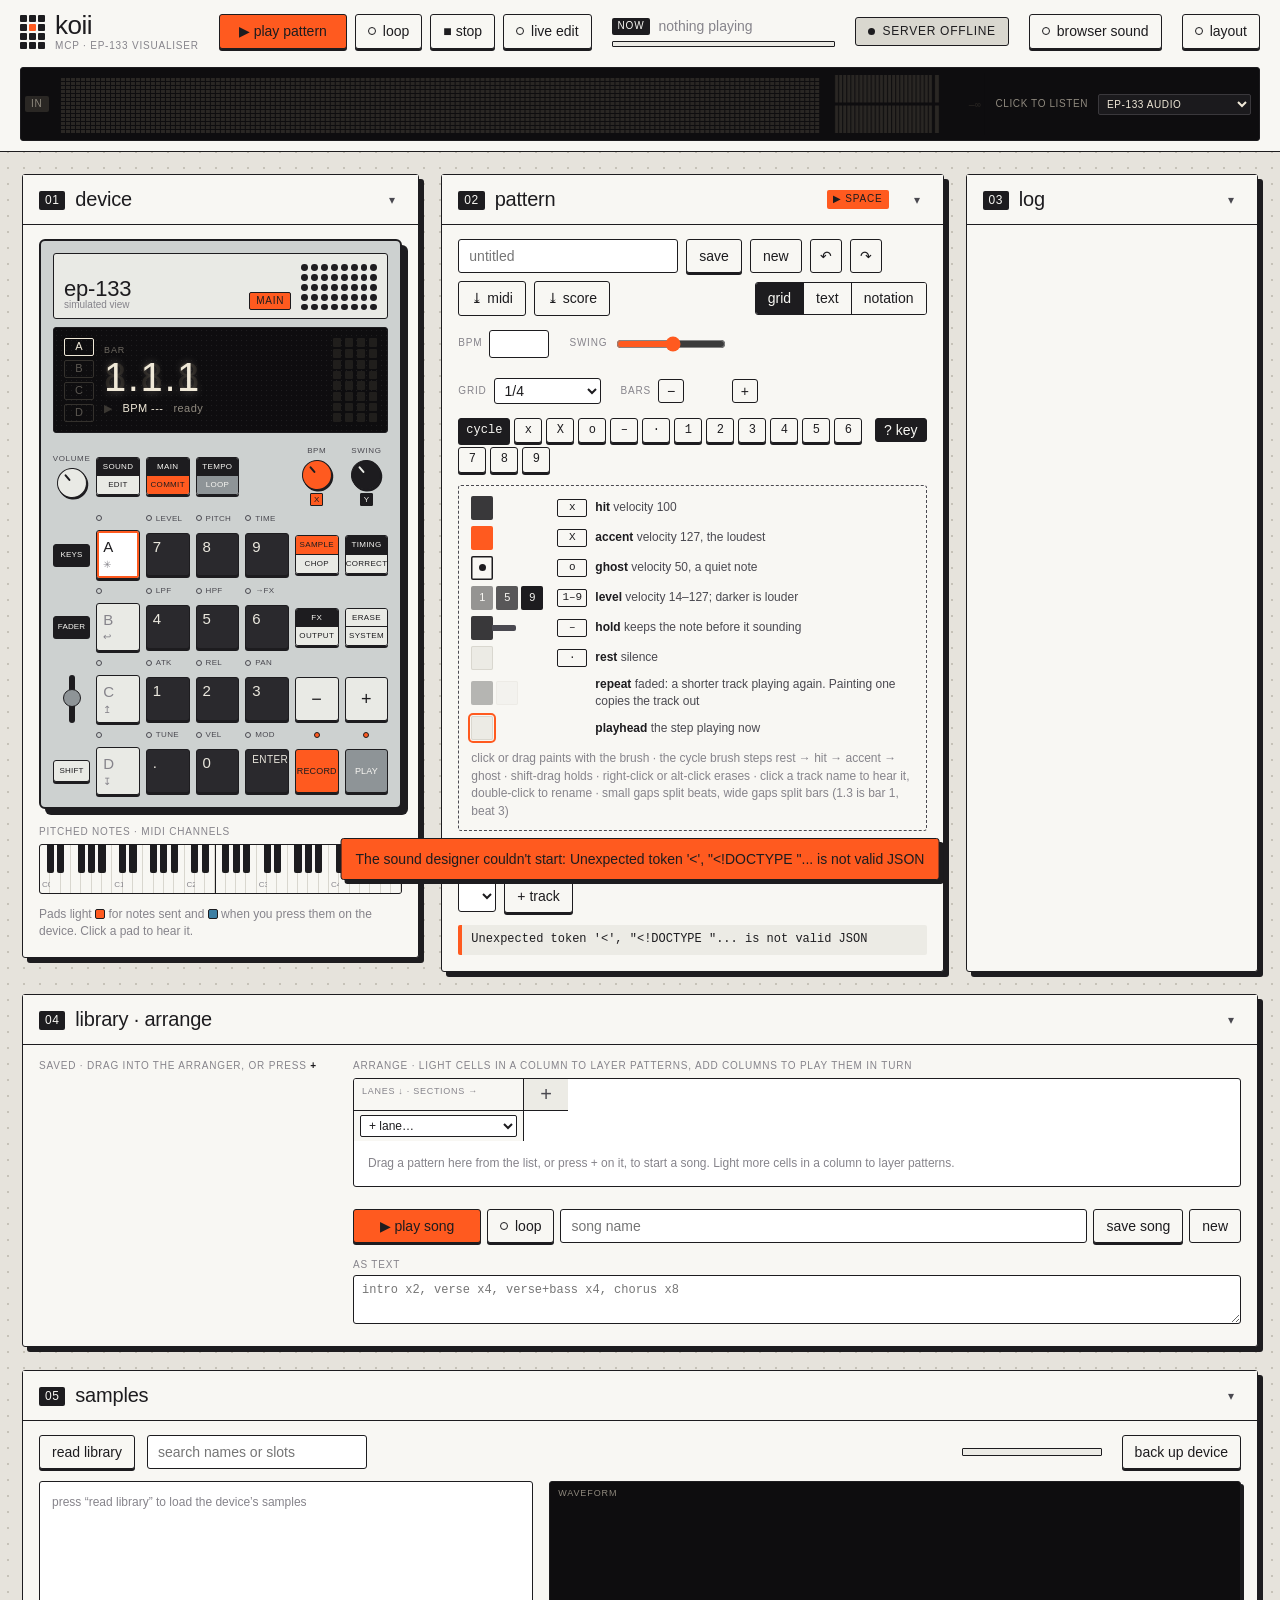
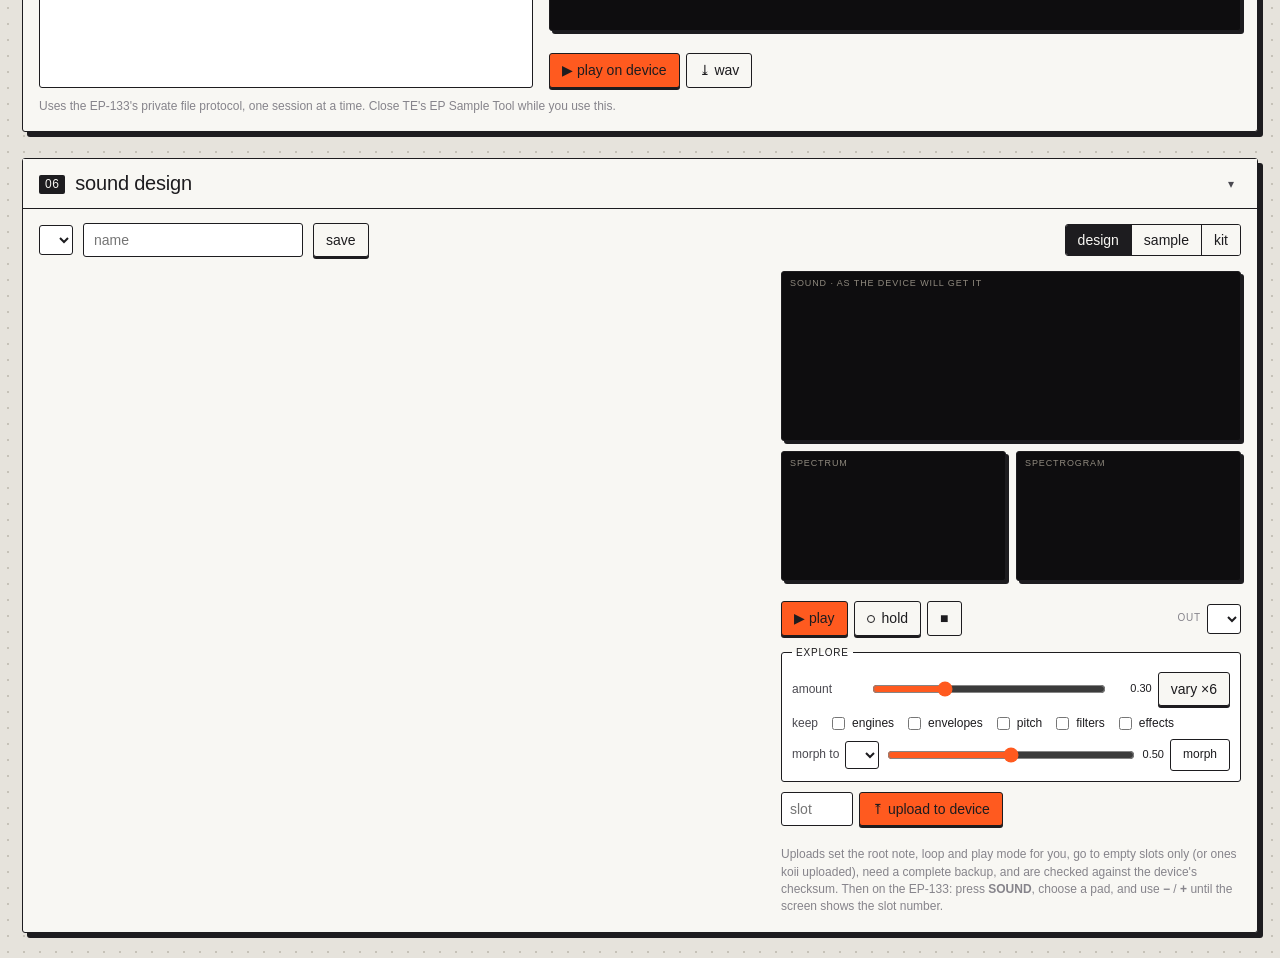
==== commit 42094636: "Make play and stop work the same everywhere Every play control toggles: pressed again, or with Space" ====
--- a/koii/static/index.html
+++ b/koii/static/index.html
@@ -20,8 +20,8 @@
     </div>
 
     <div class="transport">
-      <button id="play-btn" class="btn primary" type="button" title="Play the editor pattern (Space)">▶ play</button>
-      <button id="loop-btn" class="btn toggle" type="button" aria-pressed="false" title="Loop until stopped (L)"><span class="led"></span>loop</button>
+      <button id="play-btn" class="btn primary transport-play" type="button" title="Play the editor pattern (Space)">▶ play pattern</button>
+      <button id="loop-btn" class="btn toggle" type="button" aria-pressed="false" title="Loop whatever plays next, until stopped (L)"><span class="led"></span>loop</button>
       <button id="stop-btn" class="btn" type="button" title="Stop (Esc)">■ stop</button>
       <label class="btn toggle switch" title="While the editor pattern loops, each edit switches in at the end of the current pass">
         <input type="checkbox" id="live-toggle"><span class="led"></span>live edit
@@ -149,8 +149,8 @@
           <div id="arranger" class="arranger"></div>
           <div id="arrangement-issues" class="issues small"></div>
           <div class="row arrange-controls">
-            <button id="arr-play" class="btn primary" type="button">▶ play</button>
-            <button id="arr-loop" class="btn" type="button">loop</button>
+            <button id="arr-play" class="btn primary transport-play" type="button" title="Play the song, or stop it">▶ play song</button>
+            <button id="arr-loop" class="btn toggle" type="button" aria-pressed="false" title="Loop whatever plays next, until stopped (L)"><span class="led"></span>loop</button>
             <input id="song-name" class="name-input small" placeholder="song name" spellcheck="false" aria-label="Song name">
             <button id="song-save" class="btn" type="button">save song</button>
             <button id="arr-clear" class="btn ghost" type="button" title="Start a new song">new</button>
--- a/koii/static/style.css
+++ b/koii/static/style.css
@@ -840,3 +840,19 @@
   font-family: var(--num); font-size: 10px; text-transform: uppercase; letter-spacing: 0.06em;
 }
 .layout-bar { order: 11; }
+
+/* -- the transport: what plays, and what's playing ------------------------------------ */
+
+/* A play button turns into stop while its thing plays. */
+.btn.transport-play { min-width: 128px; justify-content: center; }
+.btn.transport-play.playing { background: var(--ink); color: var(--paper); }
+.library-item.playing { background: var(--signal-soft); }
+.library-item.playing .row-play { color: var(--signal); }
+
+/* The module that ▶ and Space play from wears a badge. */
+.module.transport-focus > .module-head::after {
+  content: "▶ space"; order: 1; margin-left: auto;
+  font-family: var(--num); font-size: 10px; letter-spacing: 0.08em; text-transform: uppercase;
+  background: var(--signal); color: var(--ink); padding: 2px 6px; border-radius: 2px; align-self: center;
+}
+.module.transport-focus > .module-head > .module-tools { order: 2; margin-left: 8px; }
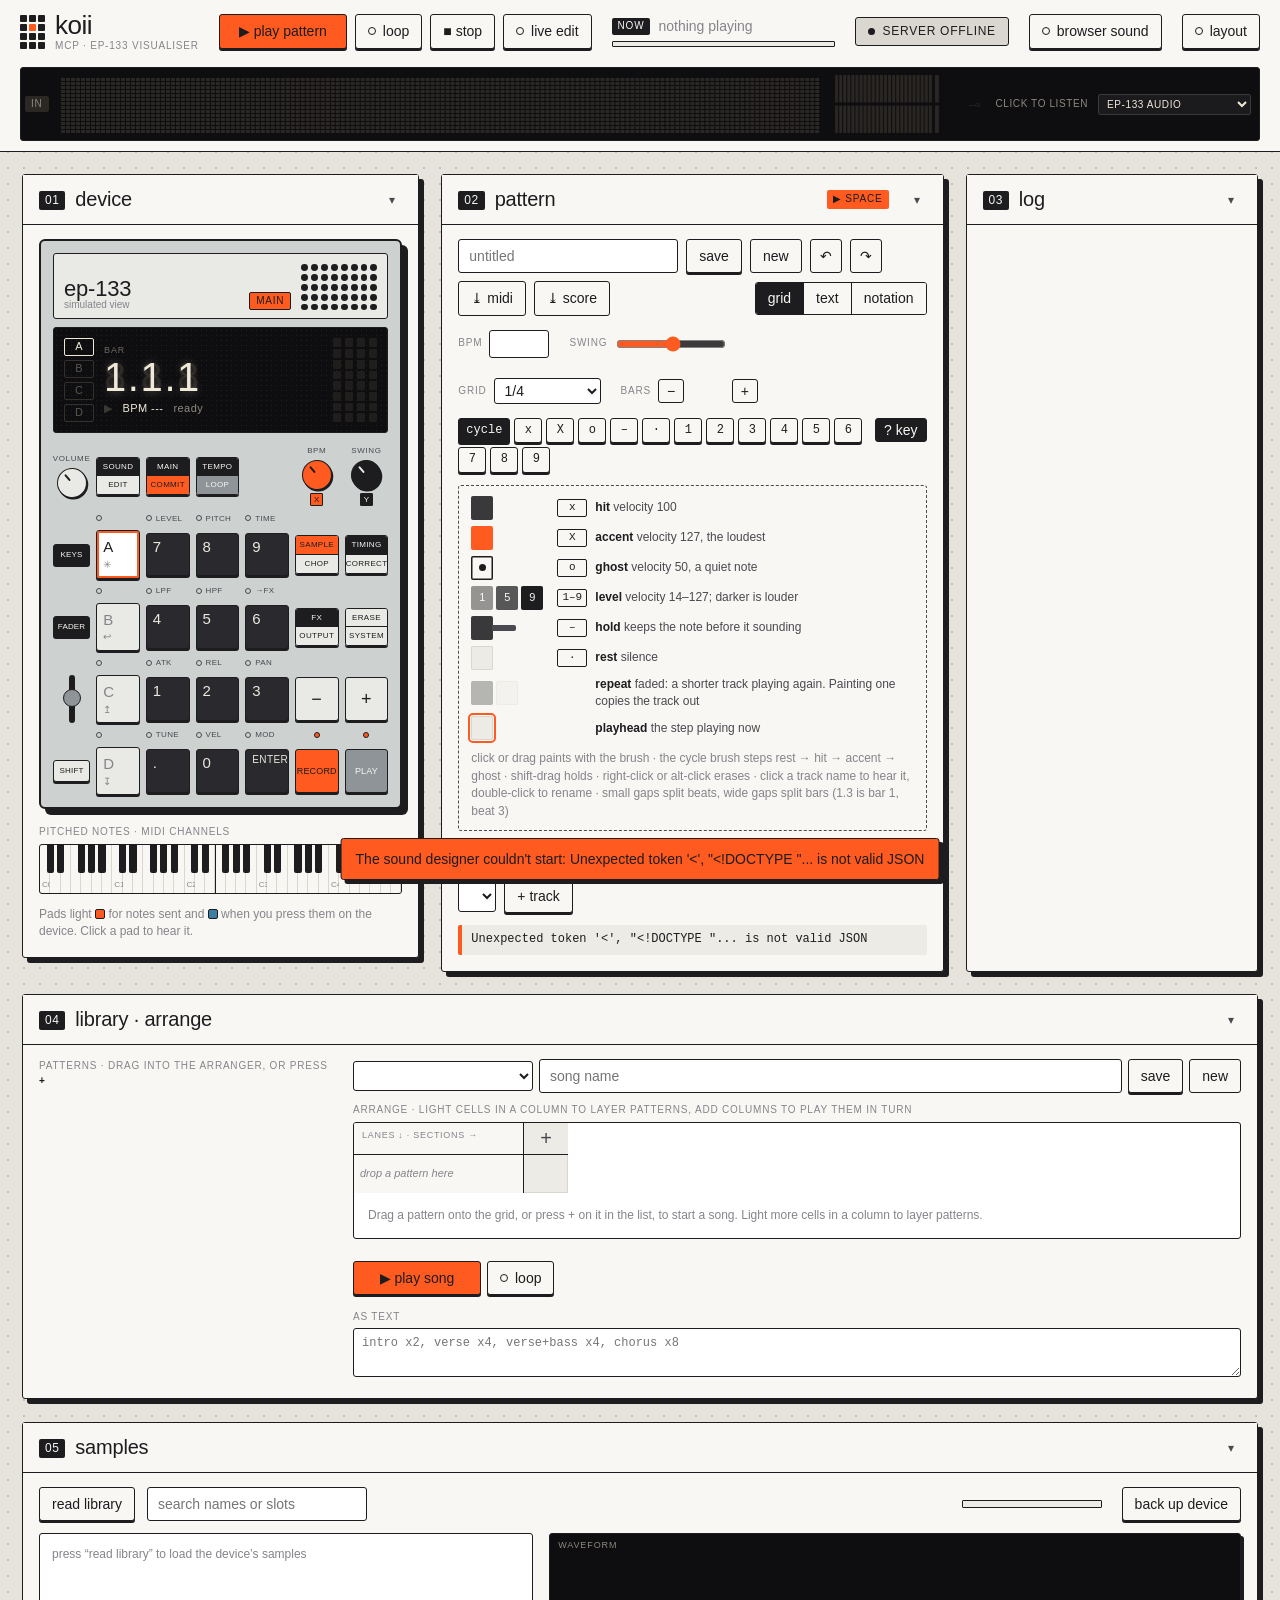
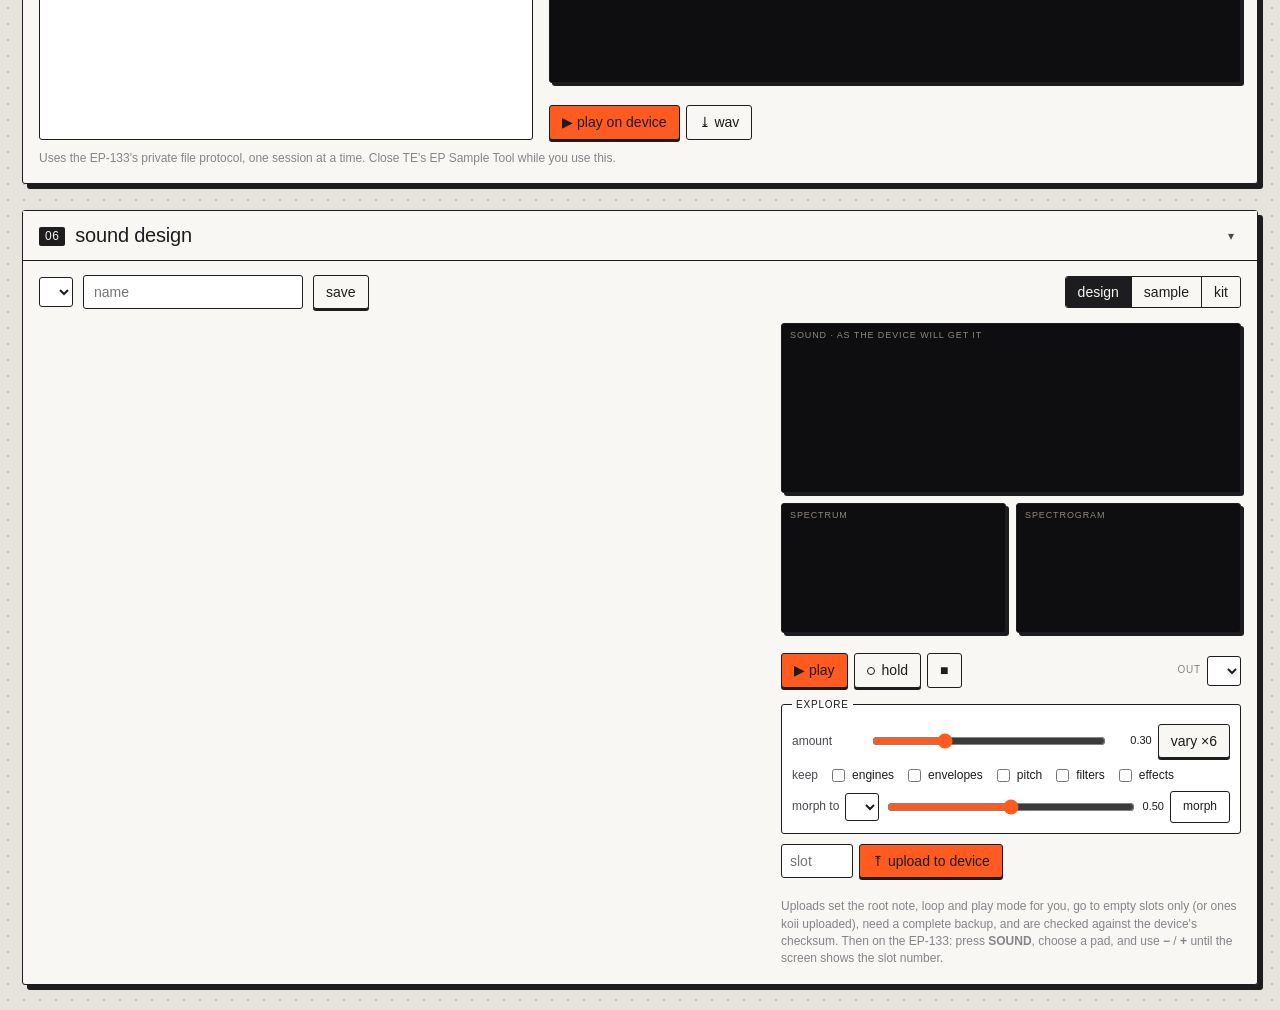
==== commit eb9a059c: "Give songs their own picker and add lanes by dropping on an empty lane Songs no longer share the lis" ====
--- a/koii/static/index.html
+++ b/koii/static/index.html
@@ -141,19 +141,23 @@
       <h2 class="module-head"><span class="module-index">04</span>library · arrange</h2>
       <div class="library-body" data-regions="library" data-split="library">
         <div class="library-saved" data-region="saved" data-region-label="saved">
-          <div class="caption">saved · drag into the arranger, or press <b>+</b></div>
+          <div class="caption">patterns · drag into the arranger, or press <b>+</b></div>
           <div id="library" class="library"></div>
         </div>
         <div class="arrange" data-region="arrange" data-region-label="arrange">
+          <div class="song-bar">
+            <select id="song-select" class="song-select" aria-label="Open a saved song"></select>
+            <input id="song-name" class="name-input small" placeholder="song name" spellcheck="false" aria-label="Song name">
+            <button id="song-save" class="btn" type="button" title="Save the arrangement under this name">save</button>
+            <button id="song-delete" class="btn ghost" type="button" title="Delete this song from the library" hidden>delete</button>
+            <button id="arr-clear" class="btn ghost" type="button" title="Start a new, empty song">new</button>
+          </div>
           <div class="caption">arrange · light cells in a column to layer patterns, add columns to play them in turn</div>
           <div id="arranger" class="arranger"></div>
           <div id="arrangement-issues" class="issues small"></div>
           <div class="row arrange-controls">
             <button id="arr-play" class="btn primary transport-play" type="button" title="Play the song, or stop it">▶ play song</button>
             <button id="arr-loop" class="btn toggle" type="button" aria-pressed="false" title="Loop whatever plays next, until stopped (L)"><span class="led"></span>loop</button>
-            <input id="song-name" class="name-input small" placeholder="song name" spellcheck="false" aria-label="Song name">
-            <button id="song-save" class="btn" type="button">save song</button>
-            <button id="arr-clear" class="btn ghost" type="button" title="Start a new song">new</button>
           </div>
           <label class="arrangement-label"><span class="caption">as text</span>
             <textarea id="arrangement" class="arrangement" placeholder="intro x2, verse x4, verse+bass x4, chorus x8" spellcheck="false" aria-label="Arrangement as text"></textarea>
--- a/koii/static/style.css
+++ b/koii/static/style.css
@@ -500,7 +500,7 @@
 .arranger.arr-dragging { outline: 2px dashed var(--signal); outline-offset: 2px; }
 .arr-grid { display: grid; min-width: max-content; }
 .arr-grid > * { border-right: 1px solid var(--paper-3); border-bottom: 1px solid var(--paper-3); min-width: 0; }
-.arr-corner, .arr-lane, .arr-lane-adder { background: var(--paper); border-right: var(--line) solid var(--ink); }
+.arr-corner, .arr-lane { background: var(--paper); border-right: var(--line) solid var(--ink); }
 .arr-corner { display: flex; flex-direction: column; justify-content: space-between; padding: 6px 8px; border-bottom: var(--line) solid var(--ink); }
 .arr-corner-label { font-family: var(--num); font-size: 9px; text-transform: uppercase; letter-spacing: 0.08em; color: var(--muted); }
 .arr-total { font-size: 16px; }
@@ -546,8 +546,12 @@
 .arr-add-column { border: 0; border-bottom: var(--line) solid var(--ink); background: var(--paper-2); cursor: pointer;
                   font-size: 20px; font-weight: 300; color: var(--ink-2); }
 .arr-add-column:hover { background: var(--signal-soft); color: var(--ink); }
-.arr-lane-adder { grid-column: 1; padding: 4px 6px; border-bottom: 0; }
-.arr-lane-select { width: 100%; background: #fff; border: 1px solid var(--ink); border-radius: 2px; padding: 2px 4px; font-size: 12px; }
+.arr-lane-empty { color: var(--muted); font-size: 11px; font-style: italic; }
+.arr-lane-empty, .arr-cell-empty { border-bottom: 0; }
+.arr-cell-empty { cursor: default; }
+.arr-cell-empty::before { border-color: transparent; }
+.arranger.arr-dragging .arr-lane-empty { color: var(--ink); }
+.arranger.arr-dragging .arr-cell-empty::before { border-color: var(--paper-3); }
 .arr-drop { box-shadow: inset 0 0 0 2px var(--signal); }
 .arr-empty { margin: 0; padding: 14px; color: var(--muted); font-size: 12px; }
 
@@ -856,3 +860,8 @@
   background: var(--signal); color: var(--ink); padding: 2px 6px; border-radius: 2px; align-self: center;
 }
 .module.transport-focus > .module-head > .module-tools { order: 2; margin-left: 8px; }
+
+/* The arranger's song bar: open, name, save, delete, new. */
+.song-bar { display: flex; gap: 6px; align-items: center; flex-wrap: wrap; margin-bottom: 10px; }
+.song-select { background: #fff; border: var(--line) solid var(--ink); border-radius: 3px; padding: 5px 6px; min-width: 180px; }
+.song-bar .name-input.small { flex: 1 1 160px; }
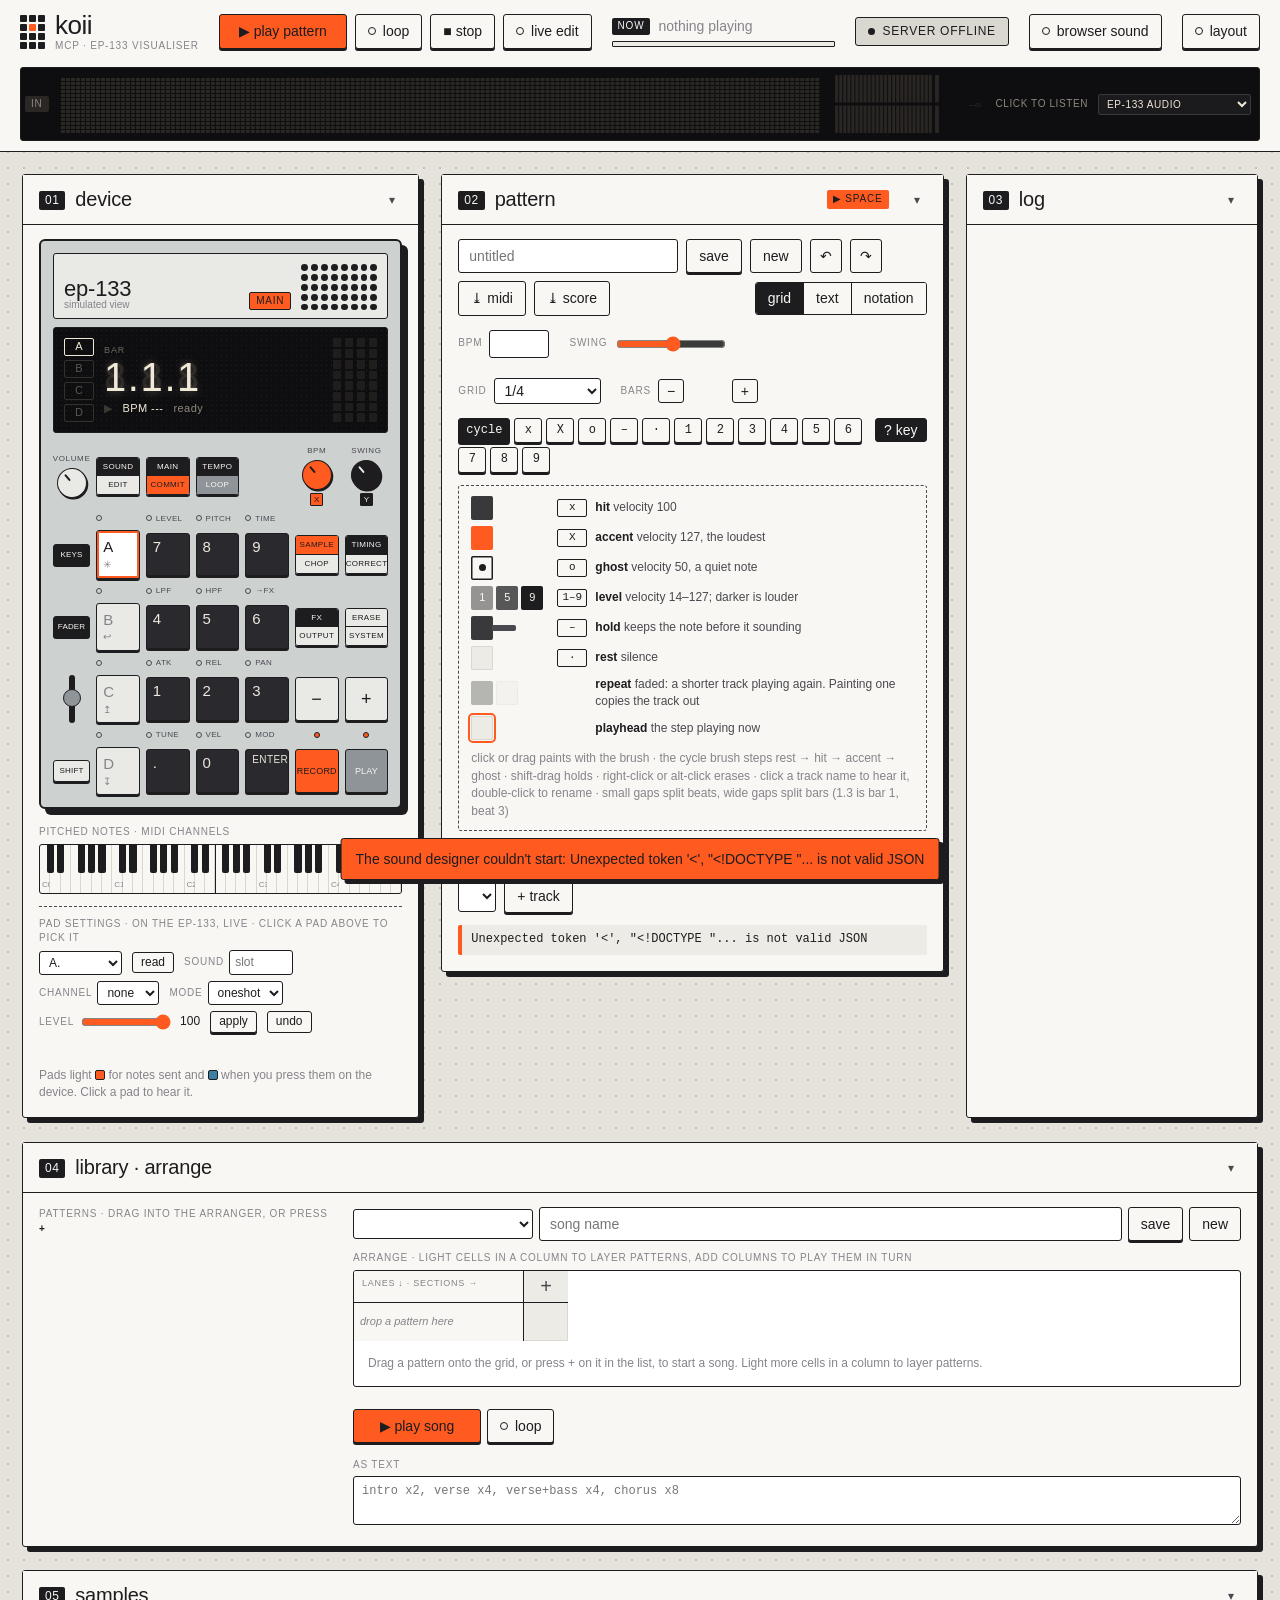
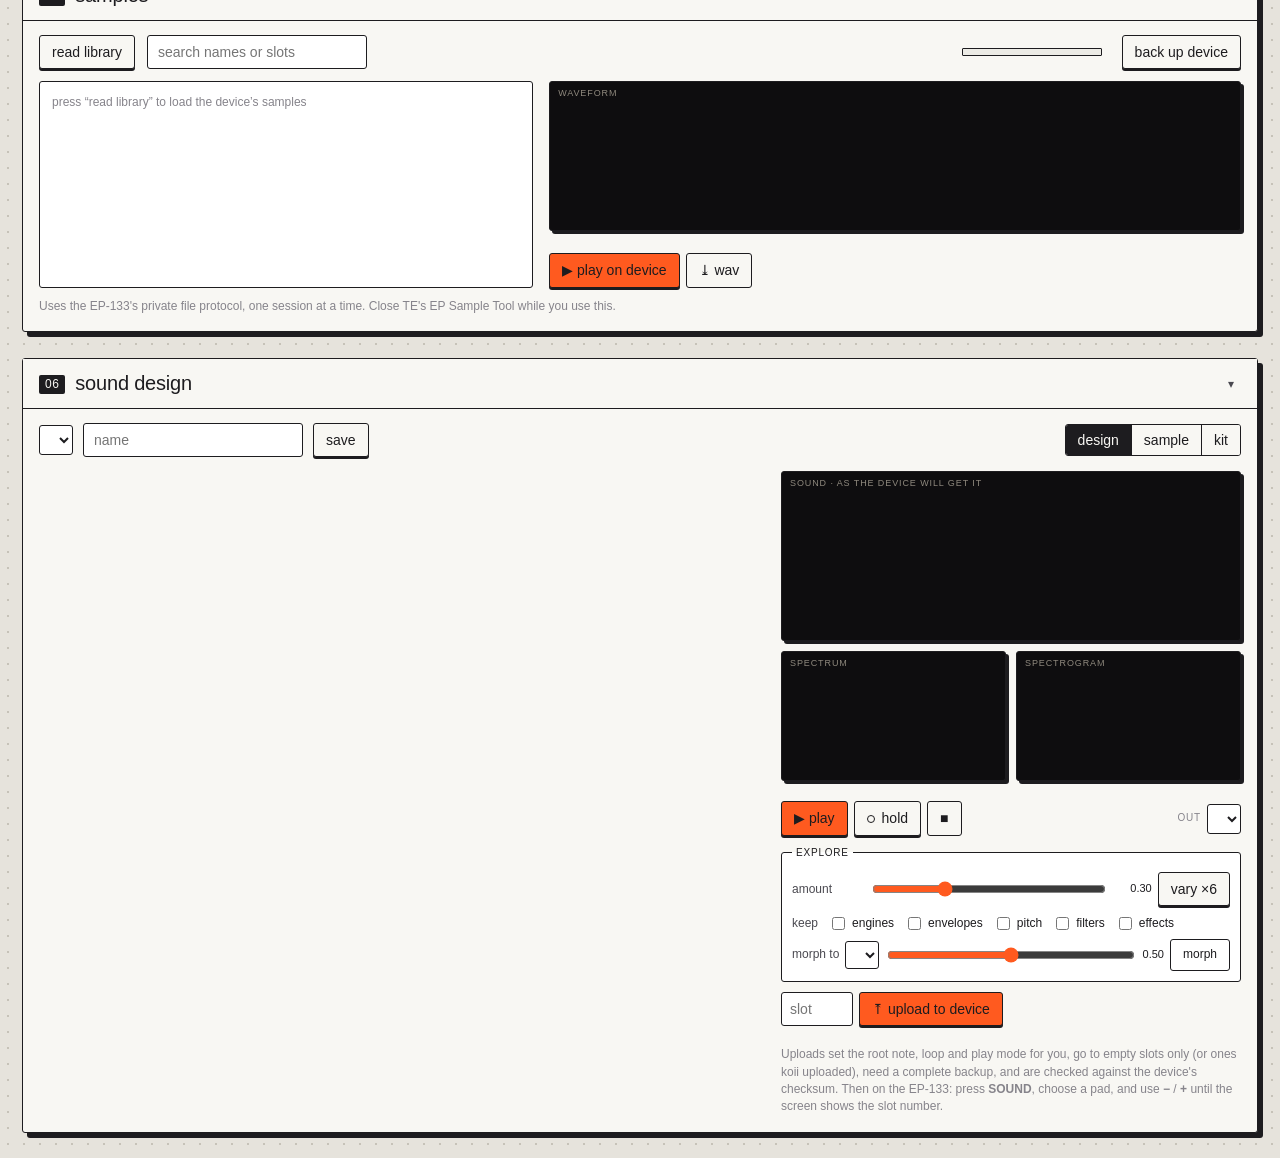
==== commit 8a4b31e1: "Set the EP-133's pads over USB: sound, MIDI channel, play mode, level Each pad is a node in the devi" ====
--- a/koii/static/index.html
+++ b/koii/static/index.html
@@ -71,6 +71,23 @@
           <div class="caption">pitched notes · midi channels</div>
           <div id="keys"></div>
         </div>
+        <div class="pad-panel" data-region="pads" data-region-label="pad settings">
+          <div class="caption">pad settings · on the EP-133, live · click a pad above to pick it</div>
+          <div class="pad-form">
+            <select id="pad-select" class="pad-select" aria-label="Pad"></select>
+            <button id="pad-read" class="btn ghost small" type="button" title="Read this pad's settings from the device">read</button>
+            <label class="pad-field"><span class="setting-name">sound</span>
+              <input id="pad-sound" class="slot-input num" type="number" min="1" max="999" placeholder="slot" aria-label="Sound slot"></label>
+            <label class="pad-field"><span class="setting-name">channel</span><select id="pad-channel" aria-label="MIDI channel"></select></label>
+            <label class="pad-field"><span class="setting-name">mode</span>
+              <select id="pad-mode" aria-label="Play mode"><option value="oneshot">oneshot</option><option value="key">key</option><option value="legato">legato</option></select></label>
+            <label class="pad-field pad-level"><span class="setting-name">level</span>
+              <input id="pad-level" type="range" min="0" max="100" value="100" aria-label="Level"><span id="pad-level-value" class="num">100</span></label>
+            <button id="pad-apply" class="btn small" type="button" title="Write the changed settings to the pad">apply</button>
+            <button id="pad-undo" class="btn ghost small" type="button" title="Put back the last pad change">undo</button>
+          </div>
+          <div id="pad-status" class="pad-status"></div>
+        </div>
         <p class="hint" data-region="hint" data-region-label="hint">Pads light <b class="swatch play"></b> for notes sent and <b class="swatch press"></b> when you press them on the device. Click a pad to hear it.</p>
       </div>
     </section>
--- a/koii/static/style.css
+++ b/koii/static/style.css
@@ -865,3 +865,15 @@
 .song-bar { display: flex; gap: 6px; align-items: center; flex-wrap: wrap; margin-bottom: 10px; }
 .song-select { background: #fff; border: var(--line) solid var(--ink); border-radius: 3px; padding: 5px 6px; min-width: 180px; }
 .song-bar .name-input.small { flex: 1 1 160px; }
+
+/* -- pad settings (device module) ---------------------------------------------------- */
+
+.pad-panel { border-top: 1px dashed var(--ink-2); padding-top: 10px; }
+.pad-form { display: flex; flex-wrap: wrap; gap: 6px 10px; align-items: center; font-size: 12px; }
+.pad-form select, .pad-form .slot-input { background: #fff; border: var(--line) solid var(--ink); border-radius: 3px; padding: 3px 5px; }
+.pad-form .slot-input { width: 64px; }
+.pad-field { display: inline-flex; gap: 5px; align-items: center; }
+.pad-level input { width: 90px; accent-color: var(--signal); }
+.pad-level .num { min-width: 22px; text-align: right; }
+.pad-status { font-size: 12px; color: var(--ink-2); margin-top: 6px; min-height: 16px; }
+.pad-status.failed { color: #c23b0b; }
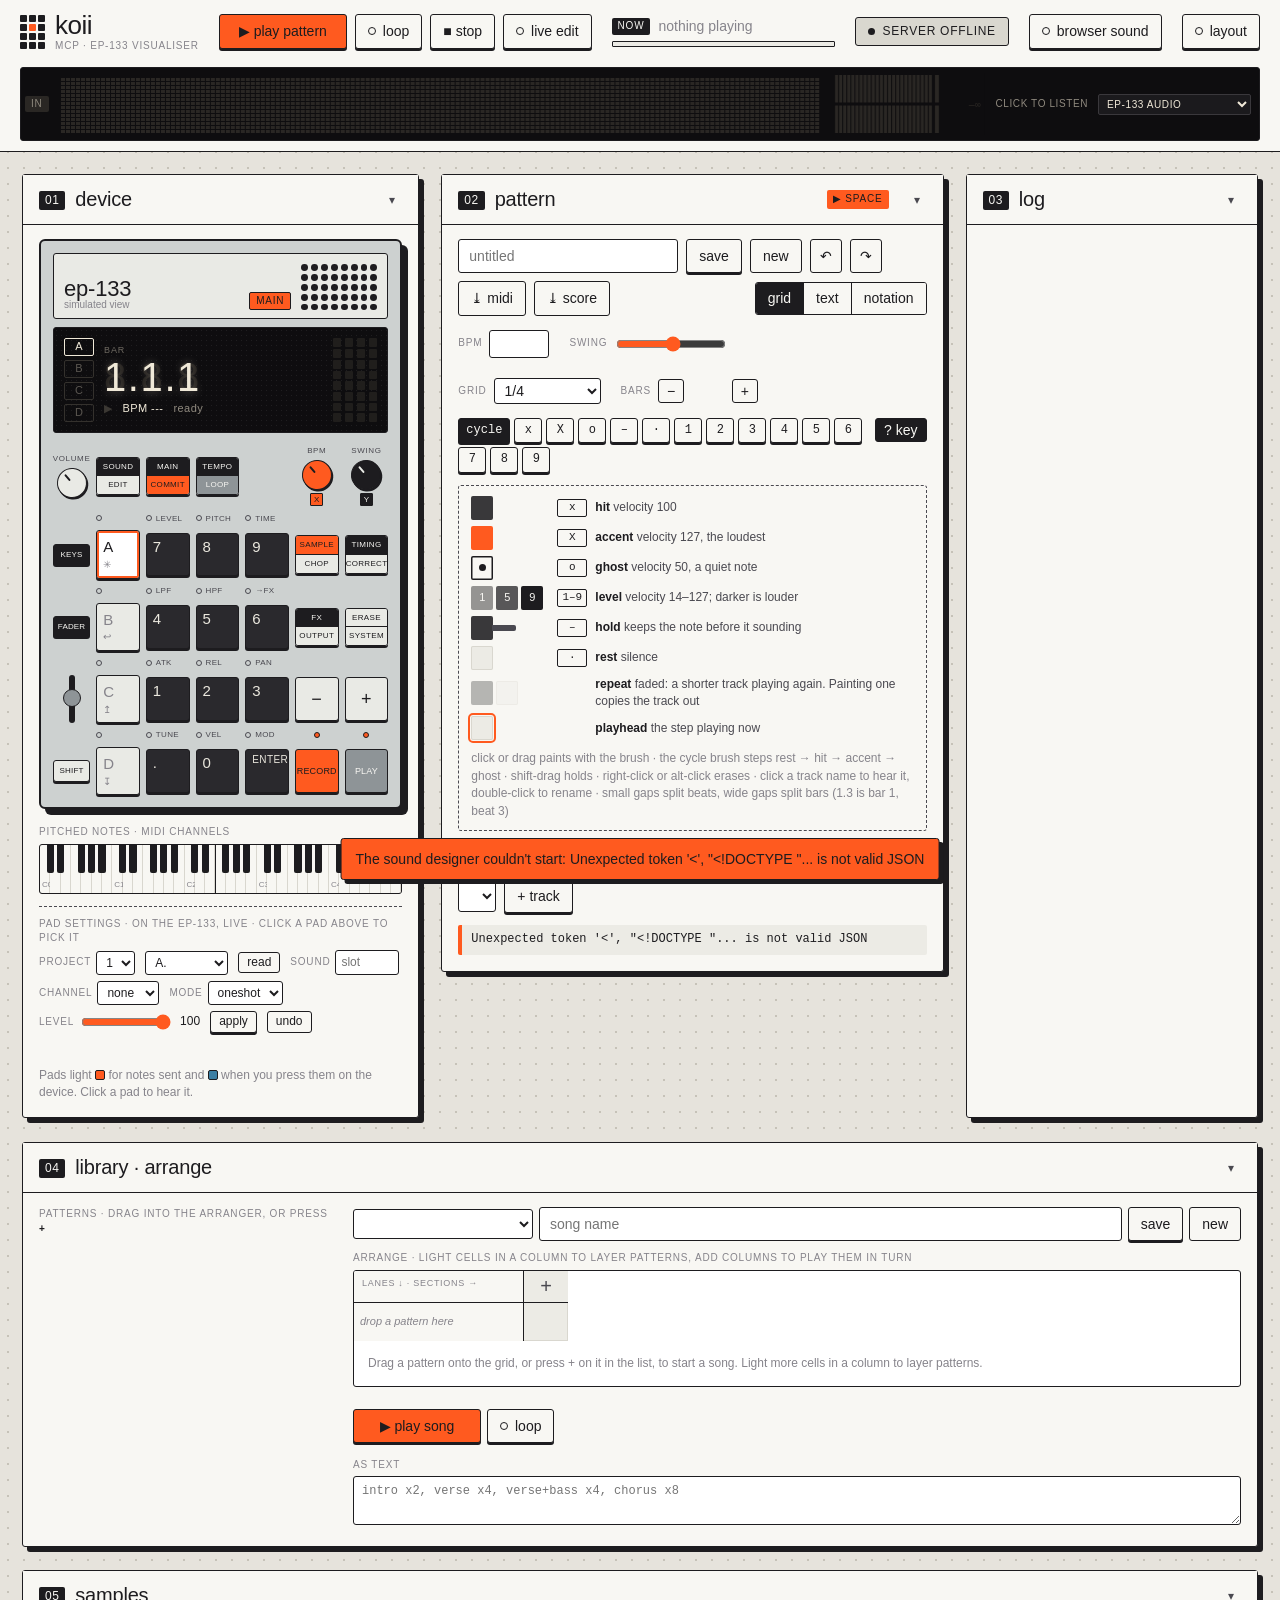
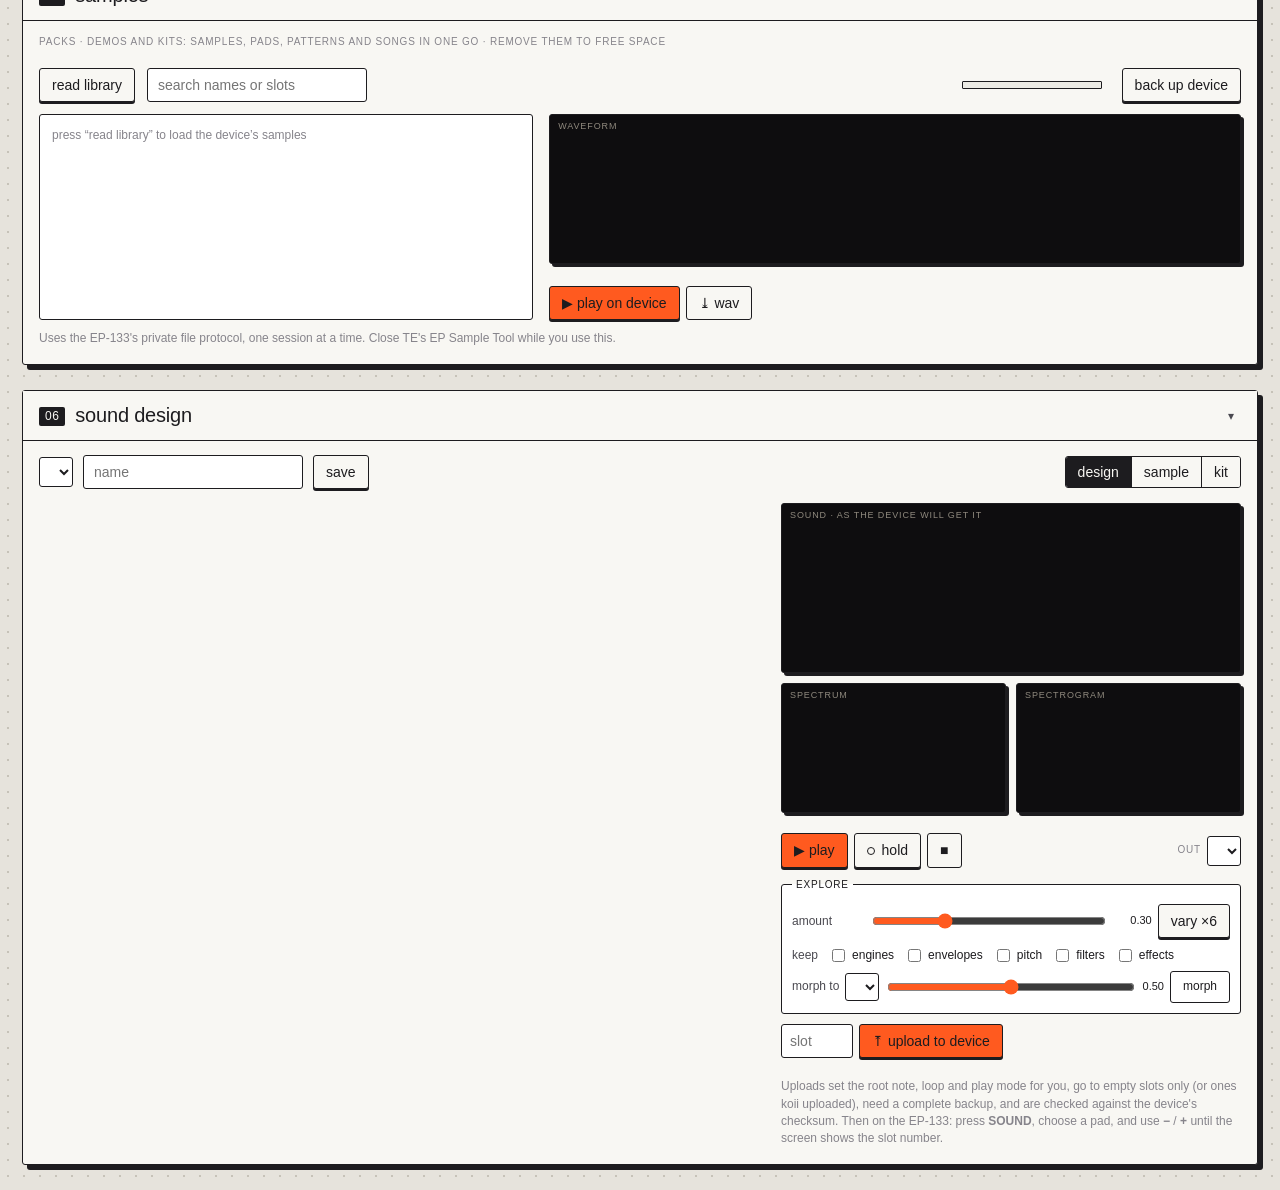
==== commit 8aa5fb56: "Add sample packs and opening projects over USB A pack (~/.koii/packs/<name>/pack.json plus its audio" ====
--- a/koii/static/index.html
+++ b/koii/static/index.html
@@ -74,6 +74,8 @@
         <div class="pad-panel" data-region="pads" data-region-label="pad settings">
           <div class="caption">pad settings · on the EP-133, live · click a pad above to pick it</div>
           <div class="pad-form">
+            <label class="pad-field"><span class="setting-name">project</span>
+              <select id="project-select" aria-label="Project open on the EP-133" title="Open another project on the EP-133 (6–9 start empty)"></select></label>
             <select id="pad-select" class="pad-select" aria-label="Pad"></select>
             <button id="pad-read" class="btn ghost small" type="button" title="Read this pad's settings from the device">read</button>
             <label class="pad-field"><span class="setting-name">sound</span>
@@ -184,6 +186,14 @@
     </section>
     <section class="module samples-panel" data-module="samples" data-span="12" aria-label="Samples">
       <h2 class="module-head"><span class="module-index">05</span>samples</h2>
+      <div class="pack-area">
+        <div class="caption">packs · demos and kits: samples, pads, patterns and songs in one go · remove them to free space</div>
+        <div id="pack-list" class="pack-list"></div>
+        <div id="pack-progress" class="backup-progress" hidden>
+          <div class="np-bar"><div id="pack-fill" class="np-fill"></div></div>
+          <span id="pack-text" class="backup-text"></span>
+        </div>
+      </div>
       <div class="samples-head">
         <button id="samples-load" class="btn" type="button" title="Read the sample library from the device">read library</button>
         <input id="samples-search" class="name-input small" placeholder="search names or slots" spellcheck="false" aria-label="Search samples">
--- a/koii/static/style.css
+++ b/koii/static/style.css
@@ -877,3 +877,21 @@
 .pad-level .num { min-width: 22px; text-align: right; }
 .pad-status { font-size: 12px; color: var(--ink-2); margin-top: 6px; min-height: 16px; }
 .pad-status.failed { color: #c23b0b; }
+
+/* -- packs (samples module) -------------------------------------------------------- */
+
+.pack-area { margin-bottom: 14px; }
+.pack-list { display: grid; grid-template-columns: repeat(auto-fill, minmax(300px, 1fr)); gap: 10px; }
+.pack-card { border: var(--line) solid var(--ink); border-radius: 3px; background: #fff; padding: 10px 12px;
+             box-shadow: 3px 3px 0 var(--ink); display: flex; flex-direction: column; gap: 6px; }
+.pack-card.installed { border-left: 5px solid var(--good); }
+.pack-head { display: flex; justify-content: space-between; gap: 8px; align-items: baseline; }
+.pack-title { font-weight: 600; font-size: 15px; }
+.pack-state { font-family: var(--num); font-size: 10px; text-transform: uppercase; letter-spacing: 0.06em; color: var(--muted); }
+.pack-card.installed .pack-state { color: var(--good); }
+.pack-description { margin: 0; font-size: 12px; color: var(--ink-2); }
+.pack-meta { font-size: 11px; color: var(--muted); }
+.pack-credits summary { cursor: pointer; font-size: 11px; color: var(--muted); }
+.pack-credit { font-size: 11px; color: var(--ink-2); }
+.pack-controls { margin-top: 2px; }
+.pack-project { background: #fff; border: var(--line) solid var(--ink); border-radius: 3px; padding: 3px 5px; font-size: 12px; }
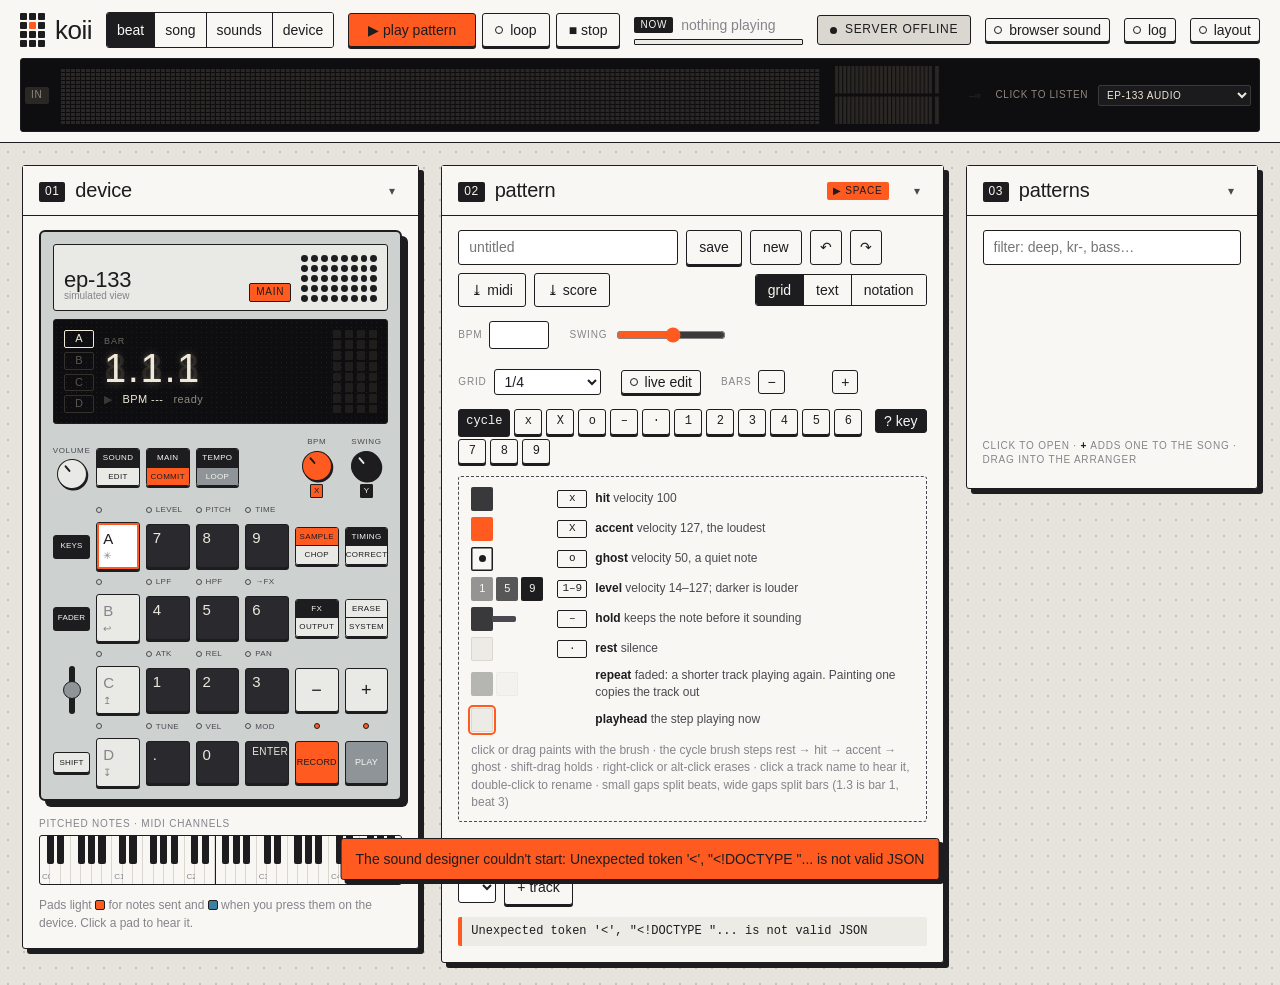
==== commit a5135fbb: "Organise the visualiser into four views: beat, song, sounds, device The page was one long scroll wit" ====
--- a/koii/static/index.html
+++ b/koii/static/index.html
@@ -19,13 +19,17 @@
       </span>
     </div>
 
+    <nav class="views" role="tablist" aria-label="Views">
+      <button class="view-tab" type="button" role="tab" data-view="beat" title="Make a pattern: device, pattern editor, pattern list">beat</button>
+      <button class="view-tab" type="button" role="tab" data-view="song" title="Arrange patterns into a song">song</button>
+      <button class="view-tab" type="button" role="tab" data-view="sounds" title="Design, sample and build kits of new sounds">sounds</button>
+      <button class="view-tab" type="button" role="tab" data-view="device" title="What's on the EP-133: projects, pads, packs, samples">device</button>
+    </nav>
+
     <div class="transport">
       <button id="play-btn" class="btn primary transport-play" type="button" title="Play the editor pattern (Space)">▶ play pattern</button>
       <button id="loop-btn" class="btn toggle" type="button" aria-pressed="false" title="Loop whatever plays next, until stopped (L)"><span class="led"></span>loop</button>
       <button id="stop-btn" class="btn" type="button" title="Stop (Esc)">■ stop</button>
-      <label class="btn toggle switch" title="While the editor pattern loops, each edit switches in at the end of the current pass">
-        <input type="checkbox" id="live-toggle"><span class="led"></span>live edit
-      </label>
     </div>
 
     <div class="now-playing" id="now-playing">
@@ -40,8 +44,9 @@
       </button>
       <div id="connection-menu" class="menu" role="menu" hidden></div>
     </div>
-    <button id="sound-btn" class="btn toggle" type="button" title="Play sounds in this browser (simulator voices)"><span class="led"></span>browser sound</button>
-    <button id="layout-btn" class="btn toggle" type="button" aria-pressed="false" title="Move, resize and hide the modules"><span class="led"></span>layout</button>
+    <button id="sound-btn" class="btn toggle small" type="button" title="Play sounds in this browser (simulator voices)"><span class="led"></span>browser sound</button>
+    <button id="log-btn" class="btn toggle small" type="button" aria-pressed="false" title="What you, Claude and the device did"><span class="led"></span>log<span id="log-count" class="log-count num" hidden></span></button>
+    <button id="layout-btn" class="btn toggle small" type="button" aria-pressed="false" title="Move, resize and hide the modules"><span class="led"></span>layout</button>
     <div class="live-strip">
       <button id="strip-toggle" class="strip-toggle" type="button" aria-pressed="false" title="What the EP-133 is playing, live. Click to start or stop listening (nothing is played back)">
         <span class="strip-tag">in</span>
@@ -62,7 +67,7 @@
     </div>
   </header>
 
-  <main class="layout">
+  <main class="layout view" data-view="beat" aria-label="Beat: make a pattern">
     <section class="module device-panel" data-module="device" data-span="4" aria-label="Device">
       <h2 class="module-head"><span class="module-index">01</span>device</h2>
       <div class="module-parts" data-regions="device">
@@ -71,29 +76,9 @@
           <div class="caption">pitched notes · midi channels</div>
           <div id="keys"></div>
         </div>
-        <div class="pad-panel" data-region="pads" data-region-label="pad settings">
-          <div class="caption">pad settings · on the EP-133, live · click a pad above to pick it</div>
-          <div class="pad-form">
-            <label class="pad-field"><span class="setting-name">project</span>
-              <select id="project-select" aria-label="Project open on the EP-133" title="Open another project on the EP-133 (6–9 start empty)"></select></label>
-            <select id="pad-select" class="pad-select" aria-label="Pad"></select>
-            <button id="pad-read" class="btn ghost small" type="button" title="Read this pad's settings from the device">read</button>
-            <label class="pad-field"><span class="setting-name">sound</span>
-              <input id="pad-sound" class="slot-input num" type="number" min="1" max="999" placeholder="slot" aria-label="Sound slot"></label>
-            <label class="pad-field"><span class="setting-name">channel</span><select id="pad-channel" aria-label="MIDI channel"></select></label>
-            <label class="pad-field"><span class="setting-name">mode</span>
-              <select id="pad-mode" aria-label="Play mode"><option value="oneshot">oneshot</option><option value="key">key</option><option value="legato">legato</option></select></label>
-            <label class="pad-field pad-level"><span class="setting-name">level</span>
-              <input id="pad-level" type="range" min="0" max="100" value="100" aria-label="Level"><span id="pad-level-value" class="num">100</span></label>
-            <button id="pad-apply" class="btn small" type="button" title="Write the changed settings to the pad">apply</button>
-            <button id="pad-undo" class="btn ghost small" type="button" title="Put back the last pad change">undo</button>
-          </div>
-          <div id="pad-status" class="pad-status"></div>
-        </div>
         <p class="hint" data-region="hint" data-region-label="hint">Pads light <b class="swatch play"></b> for notes sent and <b class="swatch press"></b> when you press them on the device. Click a pad to hear it.</p>
       </div>
     </section>
-
     <section class="module editor-panel" data-module="pattern" data-span="5" aria-label="Pattern editor">
       <h2 class="module-head"><span class="module-index">02</span>pattern</h2>
       <div class="editor-head">
@@ -120,6 +105,9 @@
             <option value="1/32">1/32</option><option value="1/8t">1/8 triplets</option><option value="1/16t">1/16 triplets</option>
           </select>
         </label>
+        <label class="btn toggle switch small" title="While the pattern loops, each edit switches in at the end of the current pass">
+          <input type="checkbox" id="live-toggle"><span class="led"></span>live edit
+        </label>
         <span class="bars"><span class="setting-name">bars</span>
           <button id="bar-minus" class="btn ghost small" type="button" title="Remove the last bar">−</button>
           <span id="bar-count" class="num"></span>
@@ -150,81 +138,48 @@
 
       <div id="issues" class="issues" aria-live="polite"></div>
     </section>
-
-    <section class="module" data-module="log" data-span="3" data-fill aria-label="Activity log">
-      <h2 class="module-head"><span class="module-index">03</span>log</h2>
-      <div id="activity" class="activity" data-grow></div>
-    </section>
-
-    <section class="module" data-module="library" data-span="12" aria-label="Library and arranger">
-      <h2 class="module-head"><span class="module-index">04</span>library · arrange</h2>
-      <div class="library-body" data-regions="library" data-split="library">
-        <div class="library-saved" data-region="saved" data-region-label="saved">
-          <div class="caption">patterns · drag into the arranger, or press <b>+</b></div>
-          <div id="library" class="library"></div>
-        </div>
-        <div class="arrange" data-region="arrange" data-region-label="arrange">
-          <div class="song-bar">
-            <select id="song-select" class="song-select" aria-label="Open a saved song"></select>
-            <input id="song-name" class="name-input small" placeholder="song name" spellcheck="false" aria-label="Song name">
-            <button id="song-save" class="btn" type="button" title="Save the arrangement under this name">save</button>
-            <button id="song-delete" class="btn ghost" type="button" title="Delete this song from the library" hidden>delete</button>
-            <button id="arr-clear" class="btn ghost" type="button" title="Start a new, empty song">new</button>
-          </div>
-          <div class="caption">arrange · light cells in a column to layer patterns, add columns to play them in turn</div>
-          <div id="arranger" class="arranger"></div>
-          <div id="arrangement-issues" class="issues small"></div>
-          <div class="row arrange-controls">
-            <button id="arr-play" class="btn primary transport-play" type="button" title="Play the song, or stop it">▶ play song</button>
-            <button id="arr-loop" class="btn toggle" type="button" aria-pressed="false" title="Loop whatever plays next, until stopped (L)"><span class="led"></span>loop</button>
-          </div>
-          <label class="arrangement-label"><span class="caption">as text</span>
-            <textarea id="arrangement" class="arrangement" placeholder="intro x2, verse x4, verse+bass x4, chorus x8" spellcheck="false" aria-label="Arrangement as text"></textarea>
-          </label>
-        </div>
-      </div>
-    </section>
-    <section class="module samples-panel" data-module="samples" data-span="12" aria-label="Samples">
-      <h2 class="module-head"><span class="module-index">05</span>samples</h2>
-      <div class="pack-area">
-        <div class="caption">packs · demos and kits: samples, pads, patterns and songs in one go · remove them to free space</div>
-        <div id="pack-list" class="pack-list"></div>
-        <div id="pack-progress" class="backup-progress" hidden>
-          <div class="np-bar"><div id="pack-fill" class="np-fill"></div></div>
-          <span id="pack-text" class="backup-text"></span>
-        </div>
-      </div>
-      <div class="samples-head">
-        <button id="samples-load" class="btn" type="button" title="Read the sample library from the device">read library</button>
-        <input id="samples-search" class="name-input small" placeholder="search names or slots" spellcheck="false" aria-label="Search samples">
-        <span id="samples-summary" class="num samples-summary"></span>
-        <span class="memory">
-          <span class="memory-bar"><span id="memory-fill" class="memory-fill"></span></span>
-          <span id="memory-label" class="num memory-label"></span>
-        </span>
-        <button id="backup-btn" class="btn" type="button" title="Copy every sample and project to ~/.koii/backups (read-only on the device)">back up device</button>
-        <button id="backup-cancel" class="btn ghost" type="button" hidden>cancel</button>
-      </div>
-      <div id="backup-progress" class="backup-progress" hidden>
-        <div class="np-bar"><div id="backup-fill" class="np-fill"></div></div>
-        <span id="backup-text" class="backup-text"></span>
-      </div>
-      <div class="samples-body" data-split="samples">
-        <div id="sample-list" class="sample-list"></div>
-        <div class="sample-detail">
-          <figure class="screen-panel"><figcaption id="sample-title">waveform</figcaption><canvas id="sample-wave"></canvas></figure>
-          <dl id="sample-meta" class="sample-facts"></dl>
-          <div class="row">
-            <button id="sample-play" class="btn primary" type="button">▶ play on device</button>
-            <a id="sample-download" class="btn ghost" title="Download as WAV">⤓ wav</a>
-          </div>
-        </div>
-      </div>
-      <p class="hint">Uses the EP-133's private file protocol, one session at a time. Close TE's EP Sample Tool while you use this.</p>
-    </section>
-
+    <section class="module" data-module="patterns" data-span="3" aria-label="Patterns">
+      <h2 class="module-head"><span class="module-index">03</span>patterns</h2>
+      <input class="name-input small pattern-filter" type="search" placeholder="filter: deep, kr-, bass…" spellcheck="false" aria-label="Filter patterns">
+      <div class="library pattern-list"></div>
+      <div class="caption pattern-caption">click to open · <b>+</b> adds one to the song · drag into the arranger</div>
+    </section>
+  </main>
+
+  <main class="layout view" data-view="song" aria-label="Song: arrange patterns" hidden>
+    <section class="module" data-module="patterns" data-span="3" aria-label="Patterns">
+      <h2 class="module-head"><span class="module-index">01</span>patterns</h2>
+      <input class="name-input small pattern-filter" type="search" placeholder="filter: deep, kr-, bass…" spellcheck="false" aria-label="Filter patterns">
+      <div class="library pattern-list"></div>
+      <div class="caption pattern-caption">click to open · <b>+</b> adds one to the song · drag into the arranger</div>
+    </section>
+    <section class="module" data-module="song" data-span="9" aria-label="Song">
+      <h2 class="module-head"><span class="module-index">02</span>song</h2>
+      <div class="arrange">
+        <div class="song-bar">
+          <select id="song-select" class="song-select" aria-label="Open a saved song"></select>
+          <input id="song-name" class="name-input small" placeholder="song name" spellcheck="false" aria-label="Song name">
+          <button id="song-save" class="btn" type="button" title="Save the arrangement under this name">save</button>
+          <button id="song-delete" class="btn ghost" type="button" title="Delete this song from the library" hidden>delete</button>
+          <button id="arr-clear" class="btn ghost" type="button" title="Start a new, empty song">new</button>
+        </div>
+        <div class="caption">arrange · light cells in a column to layer patterns, add columns to play them in turn</div>
+        <div id="arranger" class="arranger"></div>
+        <div id="arrangement-issues" class="issues small"></div>
+        <div class="row arrange-controls">
+          <button id="arr-play" class="btn primary transport-play" type="button" title="Play the song, or stop it">▶ play song</button>
+          <button id="arr-loop" class="btn toggle" type="button" aria-pressed="false" title="Loop whatever plays next, until stopped (L)"><span class="led"></span>loop</button>
+        </div>
+        <label class="arrangement-label"><span class="caption">as text</span>
+          <textarea id="arrangement" class="arrangement" placeholder="intro x2, verse x4, verse+bass x4, chorus x8" spellcheck="false" aria-label="Arrangement as text"></textarea>
+        </label>
+      </div>
+    </section>
+  </main>
+
+  <main class="layout view" data-view="sounds" aria-label="Sounds: make new sounds" hidden>
     <section class="module designer-panel" data-module="design" data-span="12" aria-label="Sound design">
-      <h2 class="module-head"><span class="module-index">06</span>sound design</h2>
+      <h2 class="module-head"><span class="module-index">01</span>sound design</h2>
       <div class="designer-head">
         <select id="designer-start" class="designer-start" aria-label="Start from a preset or a saved design"></select>
         <input id="designer-name" class="name-input small" maxlength="40" placeholder="name" spellcheck="false" aria-label="Design name">
@@ -351,6 +306,77 @@
     </section>
   </main>
 
+  <main class="layout view" data-view="device" aria-label="Device: what's on the EP-133" hidden>
+    <section class="module" data-module="pads" data-span="7" aria-label="Pads">
+      <h2 class="module-head"><span class="module-index">01</span>pads</h2>
+      <div class="caption">the open project's pads, live on the EP-133 · click one to change it</div>
+      <div id="pad-grid" class="pad-grid"></div>
+      <div class="pad-panel">
+        <div class="pad-form">
+          <label class="pad-field"><span class="setting-name">project</span>
+            <select id="project-select" aria-label="Project open on the EP-133" title="Open another project on the EP-133 (6–9 start empty)"></select></label>
+          <select id="pad-select" class="pad-select" aria-label="Pad"></select>
+          <button id="pad-read" class="btn ghost small" type="button" title="Read this pad's settings from the device">read</button>
+          <label class="pad-field"><span class="setting-name">sound</span>
+            <input id="pad-sound" class="slot-input num" type="number" min="1" max="999" placeholder="slot" aria-label="Sound slot"></label>
+          <label class="pad-field"><span class="setting-name">channel</span><select id="pad-channel" aria-label="MIDI channel"></select></label>
+          <label class="pad-field"><span class="setting-name">mode</span>
+            <select id="pad-mode" aria-label="Play mode"><option value="oneshot">oneshot</option><option value="key">key</option><option value="legato">legato</option></select></label>
+          <label class="pad-field pad-level"><span class="setting-name">level</span>
+            <input id="pad-level" type="range" min="0" max="100" value="100" aria-label="Level"><span id="pad-level-value" class="num">100</span></label>
+          <button id="pad-apply" class="btn small" type="button" title="Write the changed settings to the pad">apply</button>
+          <button id="pad-undo" class="btn ghost small" type="button" title="Put back the last pad change">undo</button>
+        </div>
+        <div id="pad-status" class="pad-status"></div>
+      </div>
+    </section>
+    <section class="module" data-module="packs" data-span="5" aria-label="Packs">
+      <h2 class="module-head"><span class="module-index">02</span>packs</h2>
+      <div class="caption">demos and kits: samples, pads, patterns and songs in one go · remove them to free space</div>
+      <div id="pack-list" class="pack-list"></div>
+      <div id="pack-progress" class="backup-progress" hidden>
+        <div class="np-bar"><div id="pack-fill" class="np-fill"></div></div>
+        <span id="pack-text" class="backup-text"></span>
+      </div>
+    </section>
+    <section class="module samples-panel" data-module="samples" data-span="12" aria-label="Samples">
+      <h2 class="module-head"><span class="module-index">03</span>samples</h2>
+      <div class="samples-head">
+        <button id="samples-load" class="btn" type="button" title="Read the sample library from the device">read library</button>
+        <input id="samples-search" class="name-input small" placeholder="search names or slots" spellcheck="false" aria-label="Search samples">
+        <span id="samples-summary" class="num samples-summary"></span>
+        <span class="memory">
+          <span class="memory-bar"><span id="memory-fill" class="memory-fill"></span></span>
+          <span id="memory-label" class="num memory-label"></span>
+        </span>
+        <button id="backup-btn" class="btn" type="button" title="Copy every sample and project to ~/.koii/backups (read-only on the device)">back up device</button>
+        <button id="backup-cancel" class="btn ghost" type="button" hidden>cancel</button>
+      </div>
+      <div id="backup-progress" class="backup-progress" hidden>
+        <div class="np-bar"><div id="backup-fill" class="np-fill"></div></div>
+        <span id="backup-text" class="backup-text"></span>
+      </div>
+      <div class="samples-body" data-split="samples">
+        <div id="sample-list" class="sample-list"></div>
+        <div class="sample-detail">
+          <figure class="screen-panel"><figcaption id="sample-title">waveform</figcaption><canvas id="sample-wave"></canvas></figure>
+          <dl id="sample-meta" class="sample-facts"></dl>
+          <div class="row">
+            <button id="sample-play" class="btn primary" type="button">▶ play on device</button>
+            <a id="sample-download" class="btn ghost" title="Download as WAV">⤓ wav</a>
+          </div>
+        </div>
+      </div>
+      <p class="hint">Uses the EP-133's private file protocol, one session at a time. Close TE's EP Sample Tool while you use this.</p>
+    </section>
+  </main>
+
+  <aside id="log-drawer" class="log-drawer" aria-label="Activity log" hidden>
+    <div class="log-drawer-head"><span>log · what you, Claude and the device did</span>
+      <button id="log-close" class="btn ghost small" type="button" aria-label="Close the log">✕</button></div>
+    <div id="activity" class="activity"></div>
+  </aside>
+
   <div id="toast" class="toast" role="status" hidden></div>
   <script type="module" src="app.js"></script>
 </body>
--- a/koii/static/style.css
+++ b/koii/static/style.css
@@ -483,16 +483,14 @@
 }
 .arrangement:focus { outline: 2px solid var(--signal); outline-offset: 1px; }
 
-/* -- the library band: saved list beside the arranger ---------------------------------- */
-
-.library-body { display: grid; grid-template-columns: minmax(260px, 0.75fr) minmax(0, 2.25fr); gap: 18px; align-items: start; }
-@media (max-width: 1100px) { .library-body { grid-template-columns: minmax(0, 1fr); } }
-.library-saved, .arrange { min-width: 0; }
-.library-saved .library { border-top: 0; }
-.library-saved .caption b, .arrange .caption b { color: var(--ink); }
+/* -- pattern lists (Beat and Song) ---------------------------------------------------- */
+
+.pattern-list { border-top: 0; }
+.arrange .caption b, .pattern-list ~ .caption b, .module .caption b { color: var(--ink); }
 .library-item[draggable="true"] { cursor: grab; }
 .library-item[draggable="true"]:active { cursor: grabbing; }
 .arrange-controls { margin-top: 10px; }
+.arrange { min-width: 0; }
 
 /* -- the arranger grid ----------------------------------------------------------------- */
 
@@ -895,3 +893,58 @@
 .pack-credit { font-size: 11px; color: var(--ink-2); }
 .pack-controls { margin-top: 2px; }
 .pack-project { background: #fff; border: var(--line) solid var(--ink); border-radius: 3px; padding: 3px 5px; font-size: 12px; }
+
+/* -- views ------------------------------------------------------------------------- */
+
+.views { display: flex; border: var(--line) solid var(--ink); border-radius: 3px; overflow: hidden; }
+.view-tab {
+  background: var(--paper); border: 0; border-right: var(--line) solid var(--ink); padding: 7px 14px; cursor: pointer;
+  font-weight: 500; font-size: 14px;
+}
+.view-tab:last-child { border-right: 0; }
+.view-tab:hover { background: #fff; }
+.view-tab.active { background: var(--ink); color: var(--paper); }
+.view-tab:focus-visible { outline: 2px solid var(--signal); outline-offset: -3px; }
+main.view[hidden] { display: none !important; }
+
+/* -- the log drawer --------------------------------------------------------------- */
+
+.log-count { margin-left: 4px; background: var(--signal); color: var(--ink); border-radius: 8px; padding: 0 6px; font-size: 11px; }
+.log-drawer {
+  position: fixed; right: 16px; top: calc(var(--topbar-height, 64px) + 10px); bottom: 16px; width: min(420px, calc(100vw - 32px));
+  z-index: 20; display: flex; flex-direction: column; background: var(--paper);
+  border: var(--line) solid var(--ink); border-radius: 3px; box-shadow: var(--shadow);
+}
+.log-drawer-head { display: flex; justify-content: space-between; align-items: center; padding: 8px 12px;
+                   border-bottom: var(--line) solid var(--ink); font-family: var(--num); font-size: 11px;
+                   text-transform: uppercase; letter-spacing: 0.06em; }
+.log-drawer .activity { flex: 1; max-height: none; overflow-y: auto; padding: 0 12px; }
+
+/* -- the pad map (Device view) ------------------------------------------------------ */
+
+.pad-grid { display: grid; grid-template-columns: repeat(4, minmax(0, 1fr)); gap: 12px; margin: 6px 0 12px; }
+.pad-map-group { display: grid; grid-template-columns: repeat(3, minmax(0, 1fr)); gap: 4px; }
+.pad-map-title { grid-column: 1 / -1; font-family: var(--num); font-size: 12px; letter-spacing: 0.08em; }
+.pad-map-cell {
+  position: relative; display: flex; flex-direction: column; align-items: flex-start; gap: 2px; min-height: 52px; min-width: 0;
+  padding: 4px 5px; text-align: left; cursor: pointer;
+  background: var(--pad); color: var(--pad-text); border: var(--line) solid var(--ink); border-radius: 3px;
+}
+.pad-map-cell.empty { background: var(--paper-2); color: var(--muted); }
+.pad-map-cell.pitched { box-shadow: inset 0 -3px 0 var(--press); }
+.pad-map-cell.selected { outline: 3px solid var(--signal); outline-offset: 1px; }
+.pad-map-cell:hover { filter: brightness(1.15); }
+.pad-map-key { font-size: 12px; }
+.pad-map-tags { position: absolute; top: 4px; right: 5px; font-size: 9px; color: var(--signal); }
+.pad-map-name { font-size: 10px; line-height: 1.2; max-width: 100%; overflow: hidden; text-overflow: ellipsis; white-space: nowrap; }
+@media (max-width: 900px) { .pad-grid { grid-template-columns: repeat(2, minmax(0, 1fr)); } }
+
+/* Pattern lists scroll inside their module, with a filter on top. */
+.pattern-filter { width: 100%; margin: 0 0 6px; }
+.pattern-list { max-height: calc(100vh - var(--topbar-height, 64px) - 190px); min-height: 160px; overflow-y: auto; }
+.pattern-caption { margin-top: 8px; }
+
+/* A tighter top bar: the subtitle goes first when space runs short. */
+@media (max-width: 1700px) { .logo-sub { display: none; } .topbar { gap: 14px; } }
+@media (max-width: 1450px) { .view-tab { padding: 7px 10px; } .transport { gap: 6px; } .now-playing { min-width: 140px; } }
+.settings .switch.small { padding: 1px 8px; }
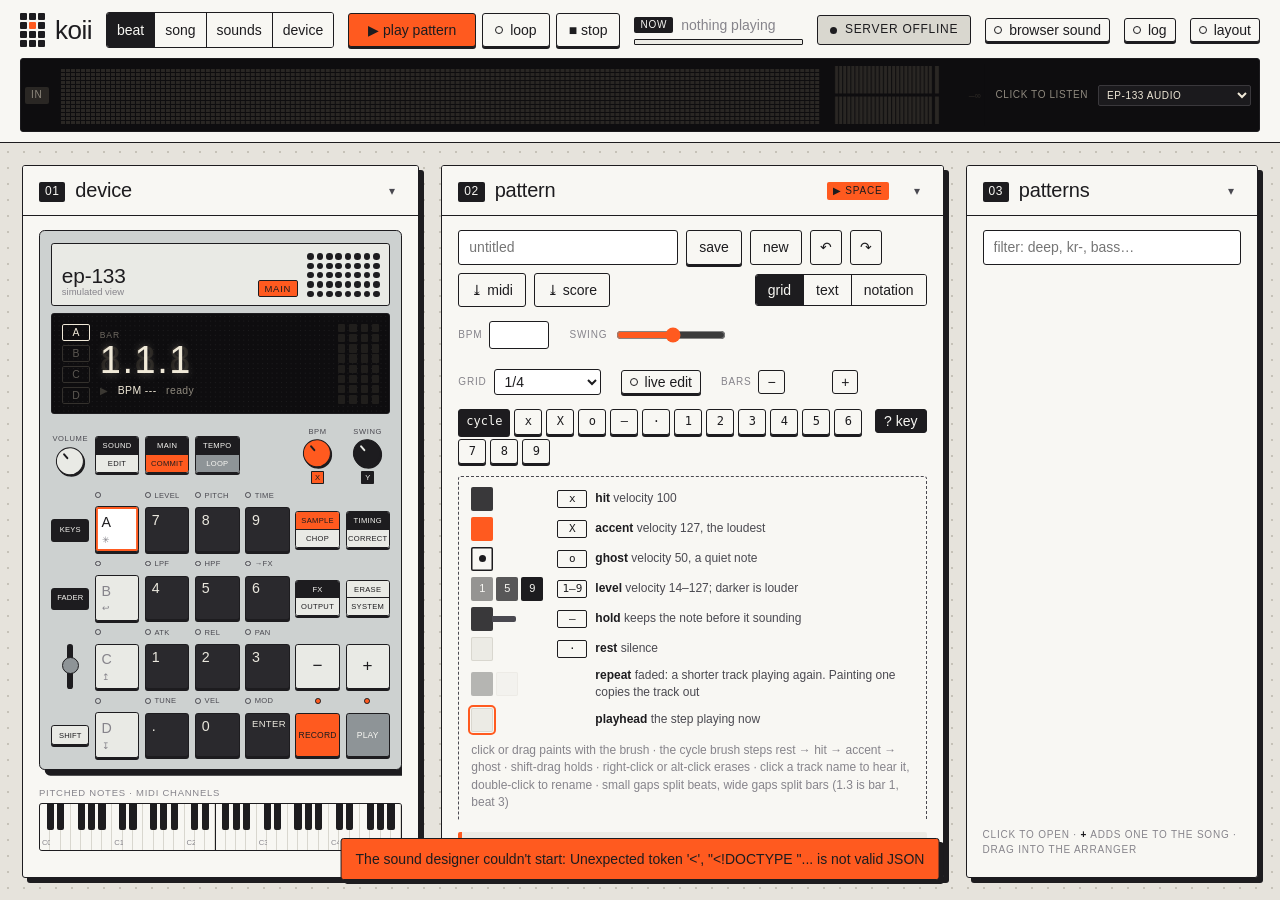
==== commit 523e3d5d: "Fit each view on one screen, with no page scrolling On windows from 1100 × 600, a view now fills the" ====
--- a/koii/static/index.html
+++ b/koii/static/index.html
@@ -70,13 +70,15 @@
   <main class="layout view" data-view="beat" aria-label="Beat: make a pattern">
     <section class="module device-panel" data-module="device" data-span="4" aria-label="Device">
       <h2 class="module-head"><span class="module-index">01</span>device</h2>
-      <div class="module-parts" data-regions="device">
+      <div class="fit-box">
+      <div class="module-parts" data-regions="device" data-fit-scale>
         <div data-region="device" data-region-label="device"><div id="device"></div></div>
         <div class="keys-wrap" data-region="keys" data-region-label="keyboard">
           <div class="caption">pitched notes · midi channels</div>
           <div id="keys"></div>
         </div>
         <p class="hint" data-region="hint" data-region-label="hint">Pads light <b class="swatch play"></b> for notes sent and <b class="swatch press"></b> when you press them on the device. Click a pad to hear it.</p>
+      </div>
       </div>
     </section>
     <section class="module editor-panel" data-module="pattern" data-span="5" aria-label="Pattern editor">
@@ -309,6 +311,8 @@
   <main class="layout view" data-view="device" aria-label="Device: what's on the EP-133" hidden>
     <section class="module" data-module="pads" data-span="7" aria-label="Pads">
       <h2 class="module-head"><span class="module-index">01</span>pads</h2>
+      <div class="fit-box">
+      <div class="pads-body" data-fit-scale>
       <div class="caption">the open project's pads, live on the EP-133 · click one to change it</div>
       <div id="pad-grid" class="pad-grid"></div>
       <div class="pad-panel">
@@ -329,6 +333,8 @@
         </div>
         <div id="pad-status" class="pad-status"></div>
       </div>
+      </div>
+      </div>
     </section>
     <section class="module" data-module="packs" data-span="5" aria-label="Packs">
       <h2 class="module-head"><span class="module-index">02</span>packs</h2>
--- a/koii/static/style.css
+++ b/koii/static/style.css
@@ -948,3 +948,54 @@
 @media (max-width: 1700px) { .logo-sub { display: none; } .topbar { gap: 14px; } }
 @media (max-width: 1450px) { .view-tab { padding: 7px 10px; } .transport { gap: 6px; } .now-playing { min-width: 140px; } }
 .settings .switch.small { padding: 1px 8px; }
+
+/* -- one screen per view (fit mode, see layout.js) -------------------------------------- */
+
+html.fit-viewport, html.fit-viewport body { height: 100%; overflow: hidden; }
+.layout.fit {
+  height: calc(100dvh - var(--topbar-height, 64px)); grid-auto-rows: minmax(0, 1fr); row-gap: var(--gap);
+  padding: var(--gap); overflow: hidden; align-items: stretch;
+}
+.layout.fit > .module {
+  margin-bottom: 0; grid-row: span var(--rows, 1); min-height: 0;
+  display: flex; flex-direction: column; overflow: auto;
+}
+.layout.fit > .module > .module-head { position: sticky; top: -14px; z-index: 2; flex: none; }
+.layout.fit > .module.collapsed { align-self: start; }
+
+/* Beat: the simulator scales to its column; the pattern grid and list scroll inside. */
+.layout.fit .device-panel { overflow: hidden; }
+.layout.fit .device-panel .fit-box { flex: 1; min-height: 0; overflow: hidden; }
+.layout.fit .editor-panel > .tab-body:not([hidden]) { flex: 1; min-height: 0; overflow: auto; }
+.layout.fit [data-module="patterns"] .pattern-list { flex: 1; min-height: 0; max-height: none; }
+
+/* Song: the arranger takes the height left above the text form. */
+.layout.fit [data-module="song"] .arrange { flex: 1; min-height: 0; display: flex; flex-direction: column; }
+.layout.fit [data-module="song"] .arranger { flex: 1; min-height: 120px; overflow: auto; }
+.layout.fit [data-module="song"] .arrangement { min-height: 38px; height: 46px; }
+
+/* Sounds: the controls and the preview each scroll on their own. */
+.layout.fit .designer-panel { overflow: hidden; }
+.layout.fit .designer-panel .designer-page:not([hidden]) { flex: 1; min-height: 0; overflow: auto; }
+.layout.fit .designer-panel #designer-page-design:not([hidden]) { overflow: hidden; display: flex; }
+/* The controls scroll; the preview sticks beside them so play and upload stay in reach.
+   (The controls flow in newspaper columns, which need room to grow downwards.) */
+.layout.fit .designer-body { flex: 1; min-height: 0; height: 100%; overflow-y: auto; overscroll-behavior: contain; }
+/* The preview column never runs past the bottom of the screen: the space above it is the top
+   bar, the page padding and the module's and designer's headers (about 177 px). */
+.layout.fit .designer-output { position: sticky; top: 0; max-height: calc(100dvh - var(--topbar-height, 64px) - 177px);
+                               overflow-y: auto; padding-right: 4px; }
+.layout.fit .designer-output > * { flex: none; }
+
+/* Device: packs and the sample list scroll inside their modules. */
+.layout.fit [data-module="packs"] .pack-list { flex: 1; min-height: 0; overflow: auto; padding: 2px 6px 6px 2px; }
+.layout.fit .samples-panel .samples-body { flex: 1; min-height: 0; }
+.layout.fit .samples-panel .sample-list { max-height: none; height: 100%; }
+.layout.fit .pattern-filter { flex: none; }
+.layout.fit .device-panel .module-parts > .hint { display: none; }
+/* Device: the pads and packs row gets more of the height than the sample library. */
+.layout.fit[data-view="device"] { grid-template-rows: minmax(0, 1.3fr) minmax(0, 1fr); }
+.layout.fit .pad-map-cell { min-height: 44px; }
+.layout.fit .pad-grid { margin: 4px 0 8px; }
+.layout.fit [data-module="pads"] { overflow: hidden; }
+.layout.fit [data-module="pads"] .fit-box { flex: 1; min-height: 0; overflow: hidden; }
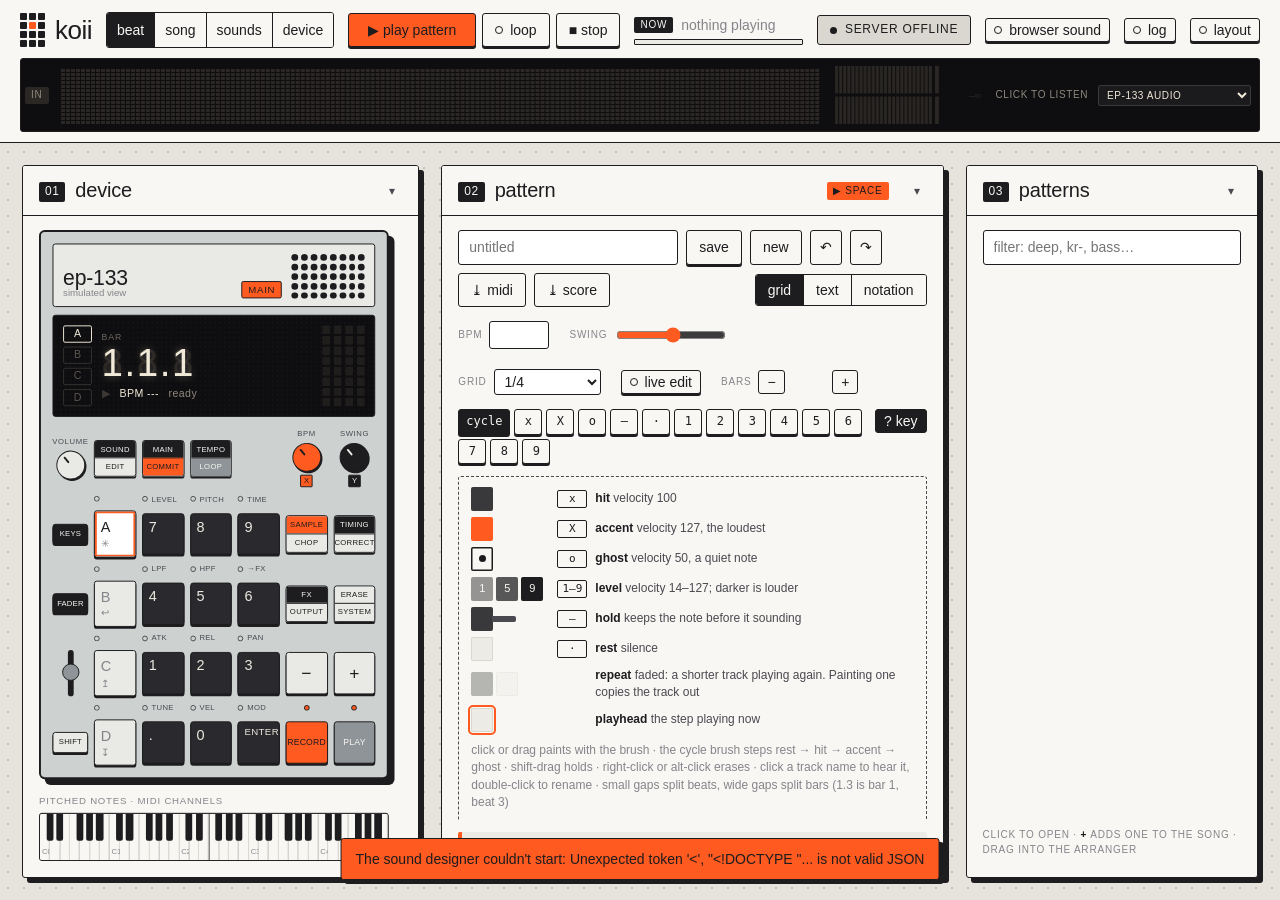
==== commit 54640f62: "Simplify packs, pads and the one-screen layout - Packs: one sample listing per install, shared PCM c" ====
--- a/koii/static/index.html
+++ b/koii/static/index.html
@@ -70,7 +70,7 @@
   <main class="layout view" data-view="beat" aria-label="Beat: make a pattern">
     <section class="module device-panel" data-module="device" data-span="4" aria-label="Device">
       <h2 class="module-head"><span class="module-index">01</span>device</h2>
-      <div class="fit-box">
+      <div class="fit-box" data-grow="clip">
       <div class="module-parts" data-regions="device" data-fit-scale>
         <div data-region="device" data-region-label="device"><div id="device"></div></div>
         <div class="keys-wrap" data-region="keys" data-region-label="keyboard">
@@ -117,7 +117,7 @@
         </span>
       </div>
 
-      <div id="tab-grid" class="tab-body" data-regions="pattern">
+      <div id="tab-grid" class="tab-body" data-regions="pattern" data-grow>
         <div class="brush-row" data-region="brushes" data-region-label="brushes">
           <div class="brushes" id="brushes" role="toolbar" aria-label="Brush"></div>
           <button id="key-btn" class="btn ghost small key-btn" type="button" aria-pressed="false" aria-controls="grid-key" title="What the symbols and colours mean">? key</button>
@@ -129,11 +129,11 @@
           <button id="add-track-btn" class="btn" type="button">+ track</button>
         </div>
       </div>
-      <div id="tab-text" class="tab-body" hidden>
+      <div id="tab-text" class="tab-body" data-grow hidden>
         <textarea id="text" spellcheck="false" aria-label="Pattern notation"></textarea>
         <p class="hint">One character per step: <b>x</b> hit · <b>X</b> accent · <b>o</b> ghost · <b>1–9</b> levels · <b>.</b> rest · <b>-</b> hold. Spaces and <b>|</b> are ignored.</p>
       </div>
-      <div id="tab-notation" class="tab-body" hidden>
+      <div id="tab-notation" class="tab-body" data-grow hidden>
         <div id="notation" class="notation"></div>
         <div id="notation-legend" class="legend"></div>
       </div>
@@ -143,7 +143,7 @@
     <section class="module" data-module="patterns" data-span="3" aria-label="Patterns">
       <h2 class="module-head"><span class="module-index">03</span>patterns</h2>
       <input class="name-input small pattern-filter" type="search" placeholder="filter: deep, kr-, bass…" spellcheck="false" aria-label="Filter patterns">
-      <div class="library pattern-list"></div>
+      <div class="library pattern-list" data-grow></div>
       <div class="caption pattern-caption">click to open · <b>+</b> adds one to the song · drag into the arranger</div>
     </section>
   </main>
@@ -152,12 +152,12 @@
     <section class="module" data-module="patterns" data-span="3" aria-label="Patterns">
       <h2 class="module-head"><span class="module-index">01</span>patterns</h2>
       <input class="name-input small pattern-filter" type="search" placeholder="filter: deep, kr-, bass…" spellcheck="false" aria-label="Filter patterns">
-      <div class="library pattern-list"></div>
+      <div class="library pattern-list" data-grow></div>
       <div class="caption pattern-caption">click to open · <b>+</b> adds one to the song · drag into the arranger</div>
     </section>
     <section class="module" data-module="song" data-span="9" aria-label="Song">
       <h2 class="module-head"><span class="module-index">02</span>song</h2>
-      <div class="arrange">
+      <div class="arrange" data-grow>
         <div class="song-bar">
           <select id="song-select" class="song-select" aria-label="Open a saved song"></select>
           <input id="song-name" class="name-input small" placeholder="song name" spellcheck="false" aria-label="Song name">
@@ -166,7 +166,7 @@
           <button id="arr-clear" class="btn ghost" type="button" title="Start a new, empty song">new</button>
         </div>
         <div class="caption">arrange · light cells in a column to layer patterns, add columns to play them in turn</div>
-        <div id="arranger" class="arranger"></div>
+        <div id="arranger" class="arranger" data-grow></div>
         <div id="arrangement-issues" class="issues small"></div>
         <div class="row arrange-controls">
           <button id="arr-play" class="btn primary transport-play" type="button" title="Play the song, or stop it">▶ play song</button>
@@ -195,9 +195,9 @@
         </div>
       </div>
 
-      <div id="designer-page-design" class="designer-page">
+      <div id="designer-page-design" class="designer-page" data-grow>
         <div class="designer-body" data-split="design">
-          <div id="designer-controls" class="design-controls"></div>
+          <div class="design-controls-scroll"><div id="designer-controls" class="design-controls"></div></div>
           <div class="designer-output" data-regions="design-output">
             <figure class="screen-panel" data-region="wave" data-region-label="waveform"><figcaption>sound · as the device will get it</figcaption><canvas id="designer-wave"></canvas></figure>
             <div class="designer-screens" data-region="screens" data-region-label="spectrum and spectrogram" data-regions="design-screens" data-regions-wide>
@@ -245,7 +245,7 @@
         </div>
       </div>
 
-      <div id="designer-page-sample" class="designer-page" hidden>
+      <div id="designer-page-sample" class="designer-page" data-grow hidden>
         <div class="row sample-actions">
           <button id="sampler-record" class="btn toggle" type="button" aria-pressed="false" title="Record the EP-133's audio (USB input)"><span class="led rec"></span>record</button>
           <label class="btn ghost file-btn" title="Load a WAV, AIFF, MP3… (converted to 46,875 Hz)">load file<input id="sampler-file" type="file" accept="audio/*"></label>
@@ -293,7 +293,7 @@
         <p class="hint">Recording uses the EP-133's USB audio input (the browser asks once). Sources live in ~/.koii/sources; edits never change the original. Device sounds can be sampled too: in a sample layer, type a slot number.</p>
       </div>
 
-      <div id="designer-page-kit" class="designer-page" hidden>
+      <div id="designer-page-kit" class="designer-page" data-grow hidden>
         <div class="row">
           <div id="kit-styles" class="brushes kit-styles" role="toolbar" aria-label="Kit style"></div>
           <button id="kit-upload" class="btn primary" type="button">⤒ upload kit</button>
@@ -311,7 +311,7 @@
   <main class="layout view" data-view="device" aria-label="Device: what's on the EP-133" hidden>
     <section class="module" data-module="pads" data-span="7" aria-label="Pads">
       <h2 class="module-head"><span class="module-index">01</span>pads</h2>
-      <div class="fit-box">
+      <div class="fit-box" data-grow="clip">
       <div class="pads-body" data-fit-scale>
       <div class="caption">the open project's pads, live on the EP-133 · click one to change it</div>
       <div id="pad-grid" class="pad-grid"></div>
@@ -339,7 +339,7 @@
     <section class="module" data-module="packs" data-span="5" aria-label="Packs">
       <h2 class="module-head"><span class="module-index">02</span>packs</h2>
       <div class="caption">demos and kits: samples, pads, patterns and songs in one go · remove them to free space</div>
-      <div id="pack-list" class="pack-list"></div>
+      <div id="pack-list" class="pack-list" data-grow></div>
       <div id="pack-progress" class="backup-progress" hidden>
         <div class="np-bar"><div id="pack-fill" class="np-fill"></div></div>
         <span id="pack-text" class="backup-text"></span>
@@ -362,7 +362,7 @@
         <div class="np-bar"><div id="backup-fill" class="np-fill"></div></div>
         <span id="backup-text" class="backup-text"></span>
       </div>
-      <div class="samples-body" data-split="samples">
+      <div class="samples-body" data-split="samples" data-grow>
         <div id="sample-list" class="sample-list"></div>
         <div class="sample-detail">
           <figure class="screen-panel"><figcaption id="sample-title">waveform</figcaption><canvas id="sample-wave"></canvas></figure>
--- a/koii/static/style.css
+++ b/koii/static/style.css
@@ -473,7 +473,6 @@
 .library-meta { color: var(--muted); font-family: var(--num); font-size: 11px; white-space: nowrap; }
 .library-kind { font-family: var(--num); font-size: 9px; text-transform: uppercase; letter-spacing: 0.05em; padding: 0 4px; border: 1px solid var(--ink); border-radius: 2px; }
 .library-empty { color: var(--muted); font-size: 12px; padding: 8px 0; }
-.arrange .caption b { color: var(--ink); }
 .library-item .icon.confirming { padding: 0 5px; background: var(--warn); color: var(--ink); border-radius: 2px; font-size: 11px; }
 .arrangement-label { display: block; margin-top: 10px; }
 .arrangement {
@@ -485,8 +484,7 @@
 
 /* -- pattern lists (Beat and Song) ---------------------------------------------------- */
 
-.pattern-list { border-top: 0; }
-.arrange .caption b, .pattern-list ~ .caption b, .module .caption b { color: var(--ink); }
+.module .caption b { color: var(--ink); }
 .library-item[draggable="true"] { cursor: grab; }
 .library-item[draggable="true"]:active { cursor: grabbing; }
 .arrange-controls { margin-top: 10px; }
@@ -553,7 +551,7 @@
 .arr-drop { box-shadow: inset 0 0 0 2px var(--signal); }
 .arr-empty { margin: 0; padding: 14px; color: var(--muted); font-size: 12px; }
 
-.activity { display: flex; flex-direction: column; max-height: 560px; overflow-y: auto; }
+.activity { display: flex; flex-direction: column; overflow-y: auto; }
 .activity-item { font-size: 12px; padding: 8px 0; border-bottom: 1px dashed var(--paper-3); }
 .activity-head { display: flex; gap: 7px; align-items: center; }
 .activity-time { color: var(--muted); font-family: var(--num); font-size: 11px; }
@@ -756,12 +754,9 @@
 .layout-editing .layout-only { display: inline-flex !important; }
 .module.collapsed > :not(.module-head):not(.resize-handle) { display: none; }
 .module.collapsed > .module-head { margin-bottom: -16px; border-bottom: 0; }
-/* A stretched module (see layout.js) hands its extra height to its [data-grow] part. */
-.module.filled { display: flex; flex-direction: column; }
-.module.filled > [data-grow] { flex: 1 1 0; min-height: 0; max-height: none; }
 /* A module given a height scrolls inside it, with its header kept in view. */
 .module.sized { overflow: auto; }
-.module.sized > .module-head { position: sticky; top: -14px; z-index: 2; }
+.module.sized > .module-head, .layout.fit > .module > .module-head { position: sticky; top: -14px; z-index: 2; }
 
 .layout-bar {
   flex-basis: 100%; display: flex; gap: 12px; align-items: center; flex-wrap: wrap;
@@ -878,7 +873,6 @@
 
 /* -- packs (samples module) -------------------------------------------------------- */
 
-.pack-area { margin-bottom: 14px; }
 .pack-list { display: grid; grid-template-columns: repeat(auto-fill, minmax(300px, 1fr)); gap: 10px; }
 .pack-card { border: var(--line) solid var(--ink); border-radius: 3px; background: #fff; padding: 10px 12px;
              box-shadow: 3px 3px 0 var(--ink); display: flex; flex-direction: column; gap: 6px; }
@@ -918,7 +912,7 @@
 .log-drawer-head { display: flex; justify-content: space-between; align-items: center; padding: 8px 12px;
                    border-bottom: var(--line) solid var(--ink); font-family: var(--num); font-size: 11px;
                    text-transform: uppercase; letter-spacing: 0.06em; }
-.log-drawer .activity { flex: 1; max-height: none; overflow-y: auto; padding: 0 12px; }
+.log-drawer .activity { flex: 1; padding: 0 12px; }
 
 /* -- the pad map (Device view) ------------------------------------------------------ */
 
@@ -941,7 +935,7 @@
 
 /* Pattern lists scroll inside their module, with a filter on top. */
 .pattern-filter { width: 100%; margin: 0 0 6px; }
-.pattern-list { max-height: calc(100vh - var(--topbar-height, 64px) - 190px); min-height: 160px; overflow-y: auto; }
+.pattern-list { border-top: 0; max-height: calc(100vh - var(--topbar-height, 64px) - 190px); min-height: 160px; overflow-y: auto; }
 .pattern-caption { margin-top: 8px; }
 
 /* A tighter top bar: the subtitle goes first when space runs short. */
@@ -957,45 +951,39 @@
   padding: var(--gap); overflow: hidden; align-items: stretch;
 }
 .layout.fit > .module {
-  margin-bottom: 0; grid-row: span var(--rows, 1); min-height: 0;
+  margin-bottom: 0; grid-row: auto; min-height: 0;   /* one row each: the packed row count is for scrolling pages */
   display: flex; flex-direction: column; overflow: auto;
 }
-.layout.fit > .module > .module-head { position: sticky; top: -14px; z-index: 2; flex: none; }
+.layout.fit > .module > .module-head { flex: none; }
 .layout.fit > .module.collapsed { align-self: start; }
 
-/* Beat: the simulator scales to its column; the pattern grid and list scroll inside. */
-.layout.fit .device-panel { overflow: hidden; }
-.layout.fit .device-panel .fit-box { flex: 1; min-height: 0; overflow: hidden; }
-.layout.fit .editor-panel > .tab-body:not([hidden]) { flex: 1; min-height: 0; overflow: auto; }
-.layout.fit [data-module="patterns"] .pattern-list { flex: 1; min-height: 0; max-height: none; }
-
-/* Song: the arranger takes the height left above the text form. */
-.layout.fit [data-module="song"] .arrange { flex: 1; min-height: 0; display: flex; flex-direction: column; }
-.layout.fit [data-module="song"] .arranger { flex: 1; min-height: 120px; overflow: auto; }
+/* In each module the part marked [data-grow] takes the height left and scrolls inside; one
+   that holds another grow part ([data-grow="clip"] or a nested one) hands the height on. */
+.layout.fit [data-grow]:not([hidden]) { flex: 1 1 0; min-height: 0; max-height: none; overflow: auto; }
+.layout.fit [data-grow="clip"] { overflow: hidden; }
+.layout.fit [data-grow]:has(> [data-grow]) { display: flex; flex-direction: column; overflow: hidden; }
+.layout.fit > .module:has(> [data-grow]) { overflow: hidden; }
+.layout.fit .pattern-filter { flex: none; }
+.layout.fit [data-fit-scale] { transform-origin: top left; }
+
+/* Song: the arranger gets the height left above the text form. */
+.layout.fit [data-module="song"] .arranger { min-height: 120px; }
 .layout.fit [data-module="song"] .arrangement { min-height: 38px; height: 46px; }
 
-/* Sounds: the controls and the preview each scroll on their own. */
-.layout.fit .designer-panel { overflow: hidden; }
-.layout.fit .designer-panel .designer-page:not([hidden]) { flex: 1; min-height: 0; overflow: auto; }
-.layout.fit .designer-panel #designer-page-design:not([hidden]) { overflow: hidden; display: flex; }
-/* The controls scroll; the preview sticks beside them so play and upload stay in reach.
-   (The controls flow in newspaper columns, which need room to grow downwards.) */
-.layout.fit .designer-body { flex: 1; min-height: 0; height: 100%; overflow-y: auto; overscroll-behavior: contain; }
-/* The preview column never runs past the bottom of the screen: the space above it is the top
-   bar, the page padding and the module's and designer's headers (about 177 px). */
-.layout.fit .designer-output { position: sticky; top: 0; max-height: calc(100dvh - var(--topbar-height, 64px) - 177px);
-                               overflow-y: auto; padding-right: 4px; }
+/* Sounds: the controls and the preview each scroll on their own, so play and upload stay in
+   reach. (The controls flow in newspaper columns, which need room to grow downwards.) */
+.layout.fit #designer-page-design:not([hidden]) { display: flex; overflow: hidden; }
+.layout.fit .designer-body { flex: 1; min-height: 0; grid-template-rows: minmax(0, 1fr); align-items: stretch; overflow: hidden; }
+.layout.fit .design-controls-scroll, .layout.fit .designer-output { min-height: 0; overflow-y: auto; overscroll-behavior: contain; }
+.layout.fit .designer-output { position: static; padding-right: 4px; }
 .layout.fit .designer-output > * { flex: none; }
 
-/* Device: packs and the sample list scroll inside their modules. */
-.layout.fit [data-module="packs"] .pack-list { flex: 1; min-height: 0; overflow: auto; padding: 2px 6px 6px 2px; }
-.layout.fit .samples-panel .samples-body { flex: 1; min-height: 0; }
+/* Device: the sample list fills its half of the library. */
 .layout.fit .samples-panel .sample-list { max-height: none; height: 100%; }
-.layout.fit .pattern-filter { flex: none; }
+.layout.fit [data-module="packs"] .pack-list { padding: 2px 6px 6px 2px; }
 .layout.fit .device-panel .module-parts > .hint { display: none; }
 /* Device: the pads and packs row gets more of the height than the sample library. */
 .layout.fit[data-view="device"] { grid-template-rows: minmax(0, 1.3fr) minmax(0, 1fr); }
 .layout.fit .pad-map-cell { min-height: 44px; }
 .layout.fit .pad-grid { margin: 4px 0 8px; }
-.layout.fit [data-module="pads"] { overflow: hidden; }
-.layout.fit [data-module="pads"] .fit-box { flex: 1; min-height: 0; overflow: hidden; }
+
